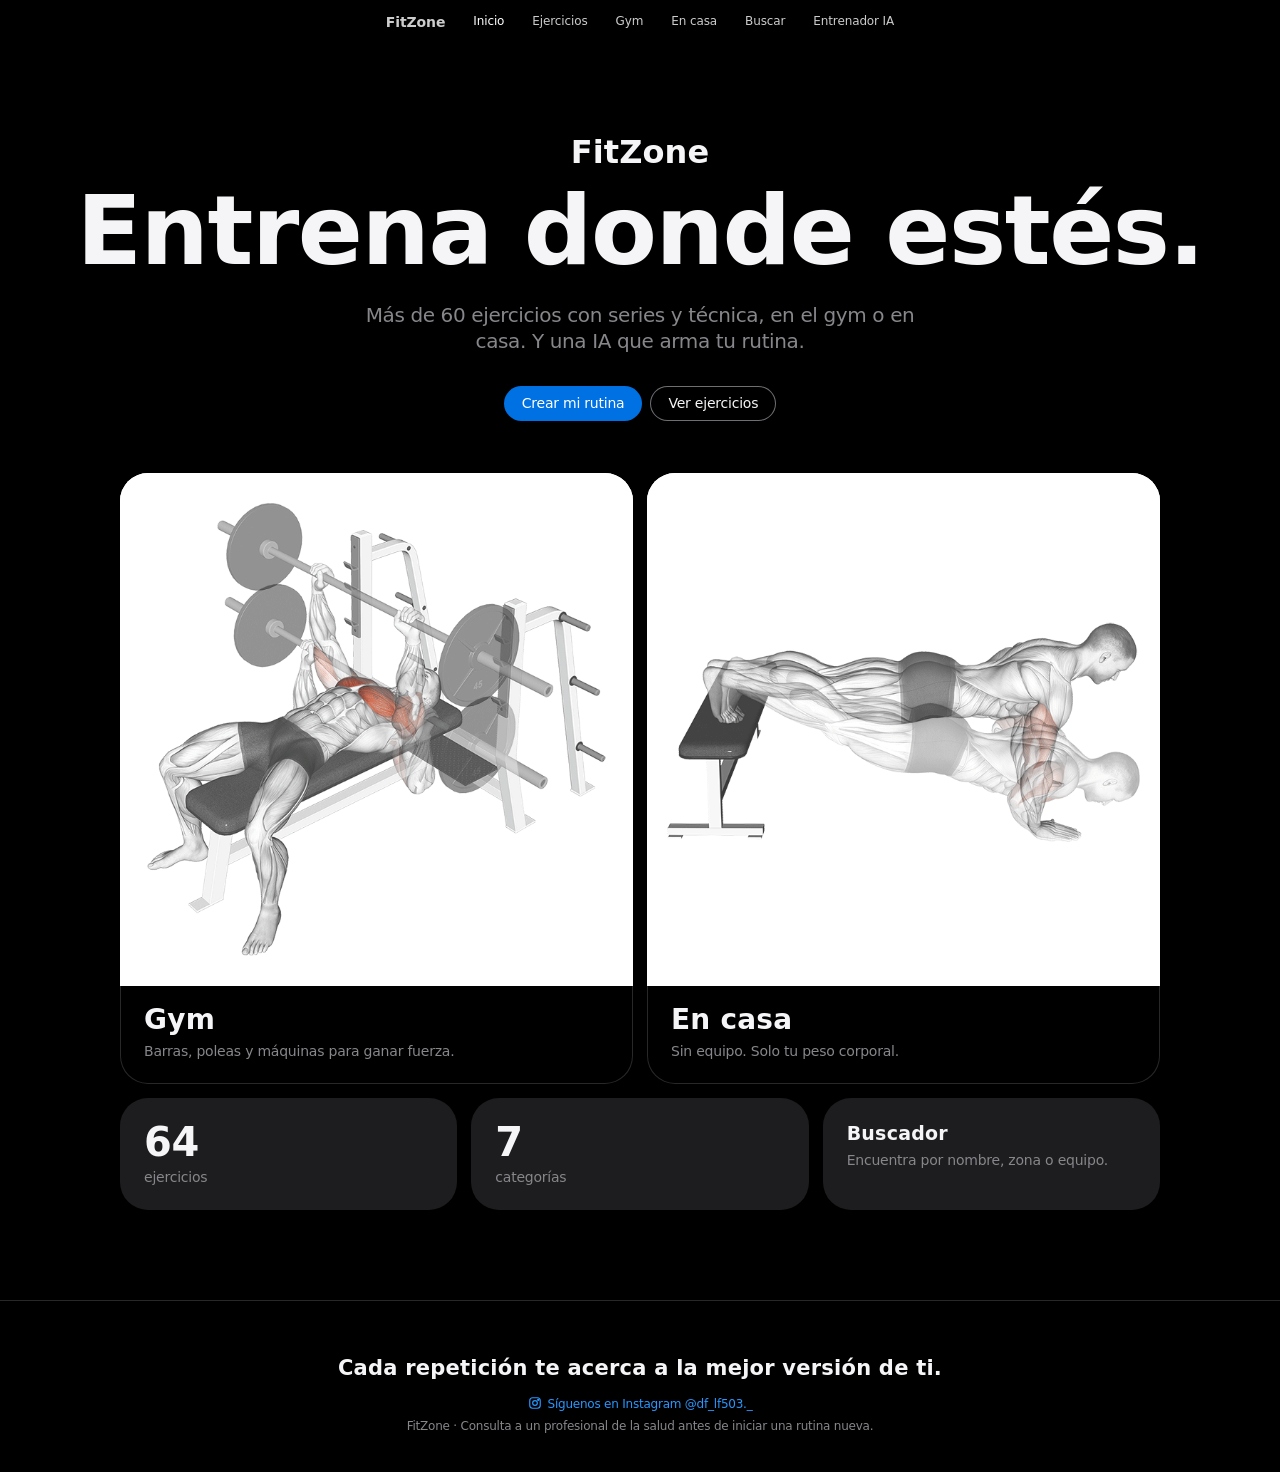
==== index.html @ 17728143 "primer version de FitZone" ====
<!DOCTYPE html><html lang="es"><head><meta charset="utf-8"><meta name="viewport" content="width=device-width,initial-scale=1"><title>Inicio · FitZone</title><link rel="stylesheet" href="styles.css"></head><body data-page="index">
<header class="hero"><h2>FitZone</h2><h1>Entrena donde estés.</h1><p>Más de 60 ejercicios con series y técnica, en el gym o en casa. Y una IA que arma tu rutina.</p><a class="btn" href="entrenador-ia.html">Crear mi rutina</a><a class="btn o" href="ejercicios.html">Ver ejercicios</a></header>
<div class="wrap"><div class="feat"><a class="tile b ex" href="gym.html" style="color:inherit"><img src="img/press-de-banca.gif" alt="Press de banca" width="720" height="720"><div class="in"><h3>Gym</h3><p>Barras, poleas y máquinas para ganar fuerza.</p></div></a><a class="tile b ex" href="casa.html" style="color:inherit"><img src="img/flexiones-declinadas.gif" alt="Flexiones declinadas" width="720" height="720"><div class="in"><h3>En casa</h3><p>Sin equipo. Solo tu peso corporal.</p></div></a></div>
<div class="feat s" style="padding-bottom:90px"><div class="tile"><span class="stat" id="n1"></span><p>ejercicios</p></div><div class="tile"><span class="stat" id="n2"></span><p>categorías</p></div><a class="tile" href="buscar.html" style="color:inherit"><h4>Buscador</h4><p>Encuentra por nombre, zona o equipo.</p></a></div></div>
<script>document.addEventListener("DOMContentLoaded",()=>{});</script>
<script src="app.js"></script><script>n1.textContent=EX.length;n2.textContent=CATS.length</script></body></html>
---- styles.css ----
:root{--obs:#000;--gra:#0e0e0e;--car:#1d1d1f;--ste:#333336;--sla:#6e6e73;--ash:#86868b;--por:#f5f5f7;--blue:#0071e3;--link:#2997ff;--new:#b64400;--yel:#ffd500;
--text:'SF Pro Text',ui-sans-serif,system-ui,-apple-system,BlinkMacSystemFont,"Segoe UI",Roboto,sans-serif;--disp:'SF Pro Display',ui-sans-serif,system-ui,-apple-system,BlinkMacSystemFont,"Segoe UI",Roboto,sans-serif}
*{box-sizing:border-box;margin:0}html{scroll-behavior:smooth}
body{background:var(--obs);color:var(--por);font:400 14px/1.29 var(--text);letter-spacing:-.224px;-webkit-font-smoothing:antialiased}
a{color:var(--link);text-decoration:none}a:hover{text-decoration:underline}
:focus-visible{outline:1px solid var(--blue);outline-offset:2px}
.nav{height:44px;background:#000;display:flex;align-items:center;justify-content:safe center;gap:28px;font-size:12px;letter-spacing:-.12px;position:sticky;top:0;z-index:9;padding:0 16px;overflow-x:auto;white-space:nowrap}
.nav a{color:rgba(255,255,255,.8)}.nav a:hover,.nav a.on{color:#fff;text-decoration:none}.nav b{font:600 14px var(--disp);color:#ccc}
.wrap{max-width:1080px;margin:0 auto;padding:0 20px}
.hero{text-align:center;padding:90px 20px 48px}
.hero h1{font:600 clamp(44px,9vw,96px)/1.04 var(--disp);letter-spacing:-.015em}
.hero h2{font:600 32px/1.13 var(--disp);letter-spacing:.128px;margin-bottom:12px}
.hero p{color:var(--ash);font-size:20px;line-height:1.3;max-width:560px;margin:20px auto 28px;letter-spacing:-.38px}
.page-h{padding:64px 20px 24px}.page-h h1{font:600 clamp(36px,6vw,56px)/1.07 var(--disp);letter-spacing:-.84px}.page-h p{color:var(--ash);font-size:17px;margin-top:10px;max-width:560px}
.btn{display:inline-block;background:var(--blue);color:#fff;border:0;border-radius:170px;padding:9px 18px;font:400 14px/1.2 var(--text);cursor:pointer;margin:4px}
.btn:hover{background:#0077ed;text-decoration:none}.btn.o{background:none;color:var(--por);box-shadow:inset 0 0 0 1px var(--sla)}
.btn.o:hover{background:rgba(255,255,255,.06)}.btn[disabled]{opacity:.5;cursor:wait}
.grid{display:grid;gap:14px;grid-template-columns:repeat(auto-fill,minmax(250px,1fr));padding-bottom:90px}
.tile{background:var(--car);border-radius:28px;padding:24px;display:flex;flex-direction:column;gap:8px}
.tile.b{background:#000;box-shadow:inset 0 0 0 1px #282828}
.tile h3{font:600 28px/1 var(--disp);letter-spacing:.196px}.tile h4{font:600 19px/1.21 var(--disp);letter-spacing:.228px}
.tile p,.muted{color:var(--ash)}.tile .stat{font:600 40px/1 var(--disp);color:var(--por)}
.new{color:var(--new);font-weight:600;font-size:12px}.hl{color:var(--yel)}
.meta{display:flex;gap:6px;flex-wrap:wrap;margin-top:auto;padding-top:8px}
.pill{border-radius:9999px;background:rgba(66,66,69,.72);color:rgba(255,255,255,.8);padding:5px 11px;font-size:12px}
.feat{display:grid;gap:14px;grid-template-columns:repeat(auto-fit,minmax(280px,1fr));padding-bottom:14px}
.feat .tile{min-height:300px;justify-content:flex-end}
.chips{display:flex;gap:8px;flex-wrap:wrap;margin-bottom:24px}
.chip{background:none;color:var(--por);border:0;box-shadow:inset 0 0 0 1px var(--sla);border-radius:9999px;padding:7px 14px;font:400 14px var(--text);cursor:pointer}
.chip.on{background:var(--por);color:#000;box-shadow:none}
input,select{width:100%;background:rgba(255,255,255,.04);border:1px solid var(--sla);color:var(--por);border-radius:980px;padding:14px 24px;font:400 17px var(--text);letter-spacing:-.374px}
select{appearance:none}option{background:#1d1d1f}
input:focus,select:focus{outline:1px solid var(--blue);outline-offset:1px}
.panel{background:var(--car);border-radius:28px;padding:32px;max-width:640px;margin:0 auto 90px}
.panel h2{font:600 32px/1.13 var(--disp);letter-spacing:.128px;margin-bottom:8px}
.bar{height:4px;background:var(--ste);border-radius:9px;margin-bottom:28px}.bar i{display:block;height:100%;background:var(--blue);border-radius:9px;transition:width .3s}
.opts{display:grid;gap:10px;grid-template-columns:repeat(auto-fit,minmax(150px,1fr));margin:20px 0}
.opt{background:#000;color:var(--por);border:0;box-shadow:inset 0 0 0 1px var(--ste);border-radius:28px;padding:22px 16px;font:600 19px var(--disp);cursor:pointer}
.opt:hover{box-shadow:inset 0 0 0 1px var(--sla)}.opt.on{box-shadow:inset 0 0 0 2px var(--blue)}
.row{display:flex;justify-content:space-between;margin-top:24px}
.out{line-height:1.5;font-size:17px;letter-spacing:-.374px}.out h3{font:600 28px/1.1 var(--disp);margin:28px 0 10px}.out h4{font:600 19px var(--disp);margin:20px 0 6px}
.out ul{padding-left:20px}.out li{margin:4px 0;color:#d2d2d7}.out p{color:#d2d2d7;margin:8px 0}
.err{color:#ff6961;margin-top:14px}.note{font-size:12px;color:var(--ash);margin-top:14px;letter-spacing:-.12px}
footer{border-top:1px solid #282828;padding:24px 20px;text-align:center;color:var(--ash);font-size:12px}
.empty{color:var(--ash);font-size:17px;padding:40px 0;grid-column:1/-1}
@media(prefers-reduced-motion:reduce){*{transition:none!important}}
.tile.ex{padding:0;overflow:hidden;gap:0}.tile.ex img{width:100%;height:auto;aspect-ratio:1;object-fit:cover;background:#fff;display:block}
.tile.ex .in{padding:20px 24px 24px;display:flex;flex-direction:column;gap:8px;flex:1}
.tile.ex .ph{aspect-ratio:1;background:var(--car);display:flex;align-items:center;justify-content:center;color:var(--ash);font-size:14px}
.feat.s .tile{min-height:0;justify-content:flex-start;gap:6px}.feat .tile.ex{min-height:0;justify-content:flex-start}
.tile.ex[data-id]{cursor:pointer}
@media(hover:hover){.tile.ex{transition:transform .35s cubic-bezier(.2,.8,.2,1),box-shadow .35s}.tile.ex:hover{transform:translateY(-6px);box-shadow:inset 0 0 0 1px var(--blue)}.tile.ex img{transition:transform .5s cubic-bezier(.2,.8,.2,1)}.tile.ex:hover img{transform:scale(1.06)}}
.modal{position:fixed;inset:0;background:rgba(0,0,0,.72);-webkit-backdrop-filter:blur(14px);backdrop-filter:blur(14px);display:flex;align-items:center;justify-content:center;padding:20px;z-index:20;opacity:0;pointer-events:none;transition:opacity .25s}
.modal.on{opacity:1;pointer-events:auto}
.mbox{position:relative;background:var(--car);border-radius:28px;max-width:960px;width:100%;height:min(640px,90vh);display:grid;grid-template-columns:1fr 1fr;overflow:hidden;transform:scale(.96) translateY(14px);transition:transform .35s cubic-bezier(.2,.8,.2,1)}
.modal.on .mbox{transform:none}
.mimg{background:#fff;height:100%;overflow:hidden;display:flex;align-items:center;justify-content:center}.mimg img{width:100%;height:100%;object-fit:contain;display:block}
.mtxt{padding:32px;overflow:auto;height:100%}.mtxt h2{font:600 32px/1.13 var(--disp);letter-spacing:.128px;margin-bottom:12px;padding-right:36px}
.mtxt h4{font:600 19px/1.21 var(--disp);margin:22px 0 8px}.mtxt p,.mtxt li{color:#d2d2d7;font-size:17px;line-height:1.45;letter-spacing:-.374px}.mtxt ul{padding-left:20px}.mtxt li{margin:4px 0}
.mx{position:absolute;top:14px;right:14px;z-index:2;width:34px;height:34px;border-radius:50%;border:0;background:rgba(66,66,69,.8);color:#fff;font:400 22px/1 var(--text);cursor:pointer}.mx:hover{background:rgba(110,110,115,.9)}
@media(max-width:720px){.mbox{grid-template-columns:1fr;height:auto;max-height:92vh;overflow:auto;display:block}.mimg{height:auto;aspect-ratio:1}.mtxt{height:auto;overflow:visible;padding:24px}}
@media(prefers-reduced-motion:reduce){.tile.ex,.tile.ex img,.mbox{transition:none!important}.tile.ex:hover,.tile.ex:hover img{transform:none}}
footer p{margin:6px 0}footer .quote{font:600 21px/1.3 var(--disp);letter-spacing:.231px;color:var(--por);margin-bottom:14px}footer{padding:48px 20px 32px}
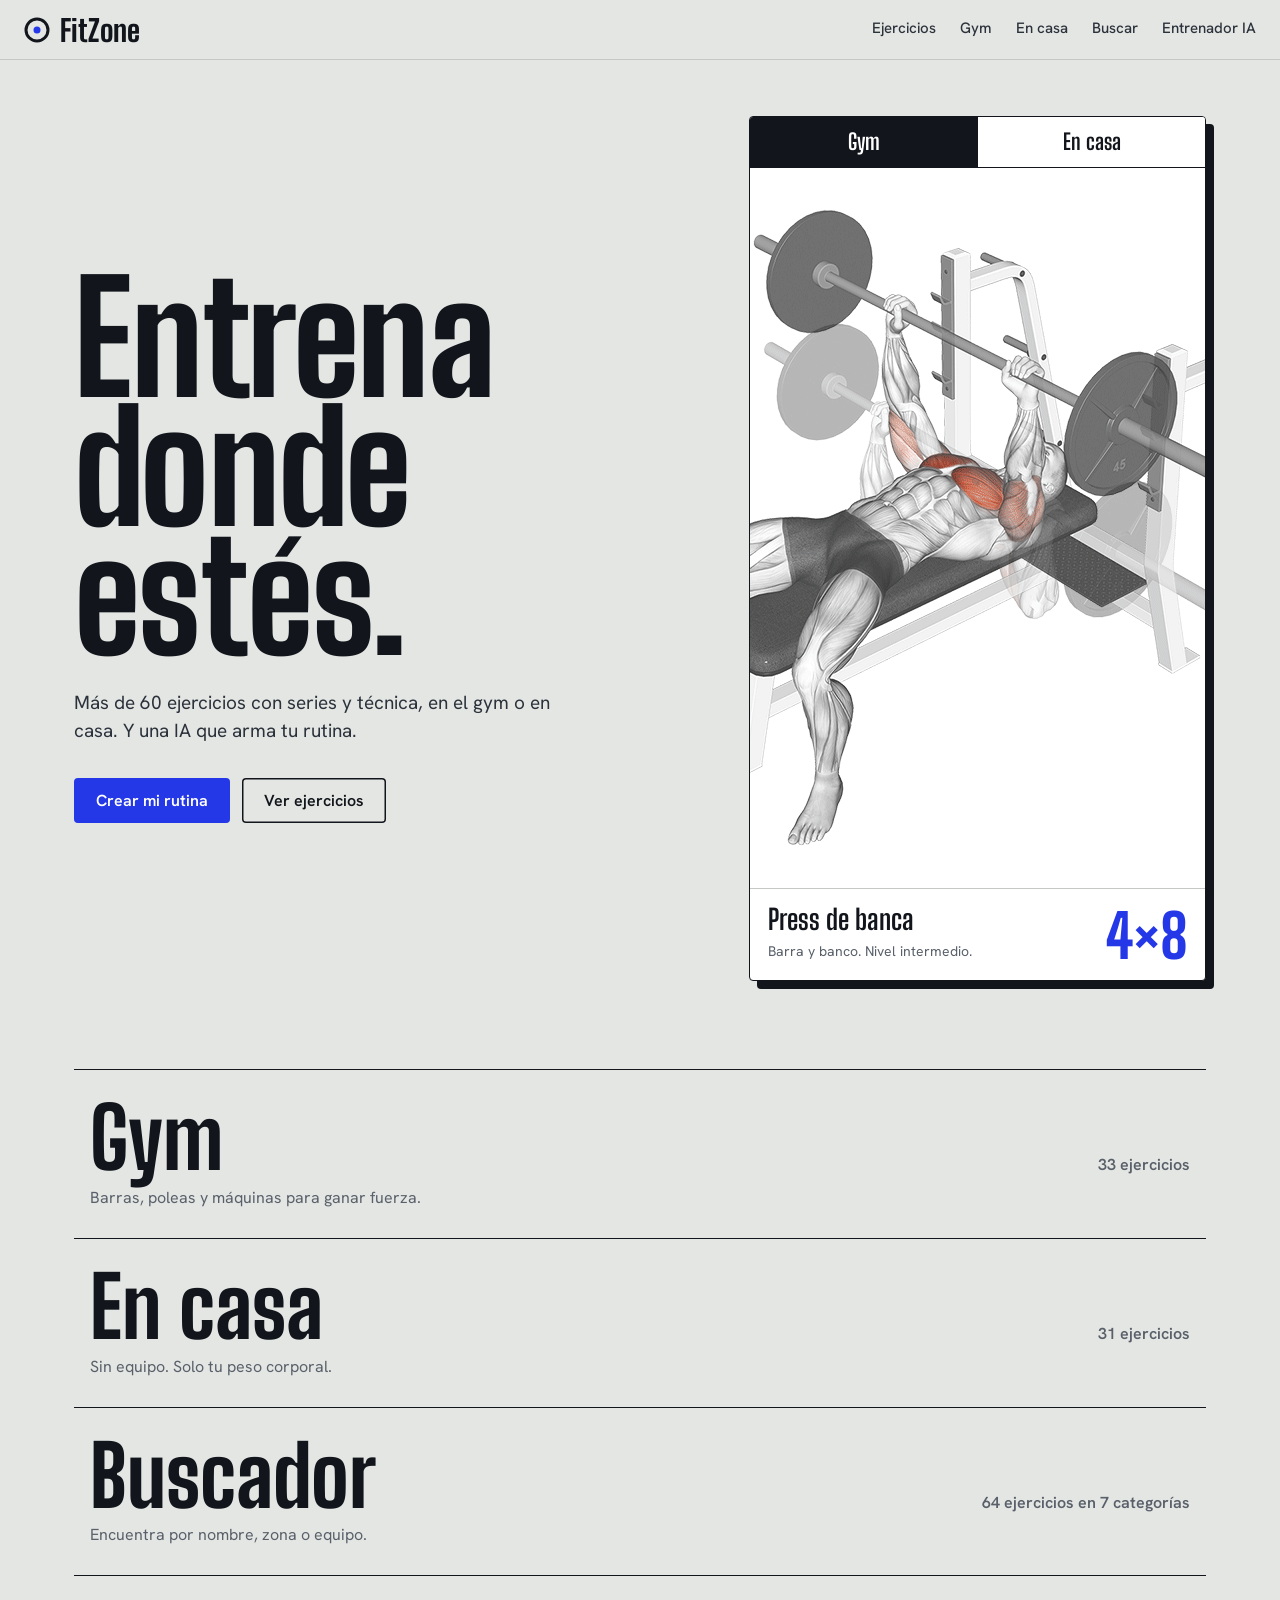
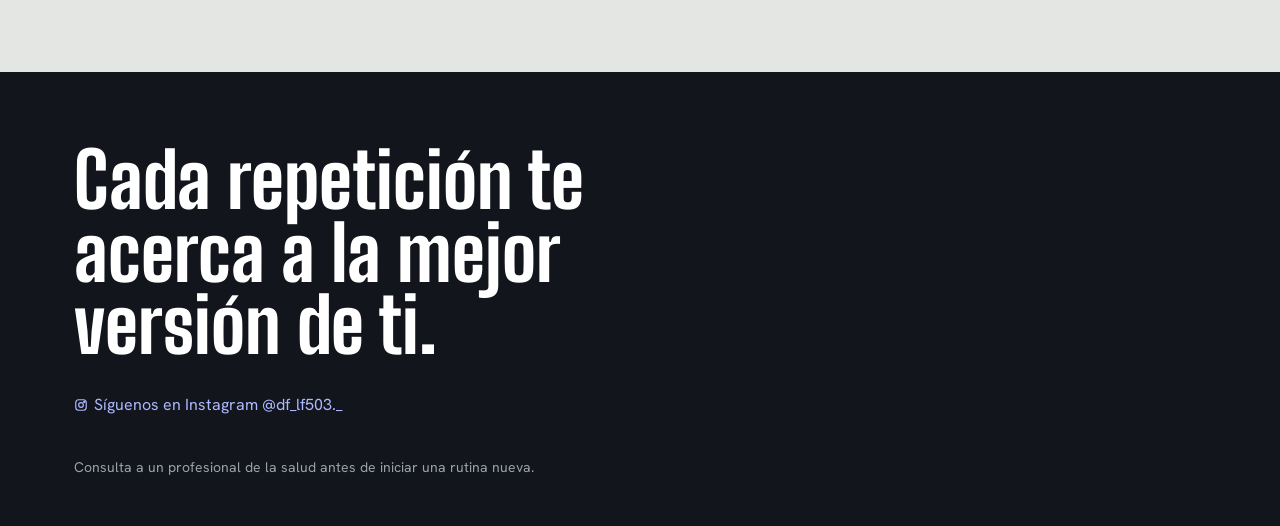
==== commit 162d80da: "Rediseño visual de FitZone: concreto claro, azul ultramar y tipografía condensada Co-Authored-By: Cl" ====
--- a/index.html
+++ b/index.html
@@ -1,6 +1,27 @@
-<!DOCTYPE html><html lang="es"><head><meta charset="utf-8"><meta name="viewport" content="width=device-width,initial-scale=1"><title>Inicio · FitZone</title><link rel="stylesheet" href="styles.css"></head><body data-page="index">
-<header class="hero"><h2>FitZone</h2><h1>Entrena donde estés.</h1><p>Más de 60 ejercicios con series y técnica, en el gym o en casa. Y una IA que arma tu rutina.</p><a class="btn" href="entrenador-ia.html">Crear mi rutina</a><a class="btn o" href="ejercicios.html">Ver ejercicios</a></header>
-<div class="wrap"><div class="feat"><a class="tile b ex" href="gym.html" style="color:inherit"><img src="img/press-de-banca.gif" alt="Press de banca" width="720" height="720"><div class="in"><h3>Gym</h3><p>Barras, poleas y máquinas para ganar fuerza.</p></div></a><a class="tile b ex" href="casa.html" style="color:inherit"><img src="img/flexiones-declinadas.gif" alt="Flexiones declinadas" width="720" height="720"><div class="in"><h3>En casa</h3><p>Sin equipo. Solo tu peso corporal.</p></div></a></div>
-<div class="feat s" style="padding-bottom:90px"><div class="tile"><span class="stat" id="n1"></span><p>ejercicios</p></div><div class="tile"><span class="stat" id="n2"></span><p>categorías</p></div><a class="tile" href="buscar.html" style="color:inherit"><h4>Buscador</h4><p>Encuentra por nombre, zona o equipo.</p></a></div></div>
-<script>document.addEventListener("DOMContentLoaded",()=>{});</script>
-<script src="app.js"></script><script>n1.textContent=EX.length;n2.textContent=CATS.length</script></body></html>
+<!DOCTYPE html><html lang="es"><head><meta charset="utf-8"><meta name="viewport" content="width=device-width,initial-scale=1"><title>Inicio · FitZone</title><link rel="preconnect" href="https://fonts.googleapis.com"><link rel="preconnect" href="https://fonts.gstatic.com" crossorigin><link rel="stylesheet" href="https://fonts.googleapis.com/css2?family=Big+Shoulders+Display:wght@700;800&family=Hanken+Grotesk:wght@400;500;600&display=swap"><link rel="stylesheet" href="styles.css"></head><body data-page="index">
+<header class="hero">
+<div><h1>Entrena donde estés.</h1><p>Más de 60 ejercicios con series y técnica, en el gym o en casa. Y una IA que arma tu rutina.</p><div class="cta"><a class="btn" href="entrenador-ia.html">Crear mi rutina</a><a class="btn o" href="ejercicios.html">Ver ejercicios</a></div></div>
+<figure class="hm"><div class="sw" role="group" aria-label="Lugar de entrenamiento"><button type="button" data-p="gym" aria-pressed="true">Gym</button><button type="button" data-p="casa" aria-pressed="false">En casa</button></div><button type="button" class="hi" id="hb" aria-label="Ver detalles del ejercicio"><img id="hp" src="img/press-de-banca.gif" alt="Press de banca" width="720" height="720"></button><figcaption class="hc"><div><strong id="hn">Press de banca</strong><small id="hd">Barra y banco. Nivel intermedio.</small></div><span class="sr" id="hs">4×8</span></figcaption></figure>
+</header>
+<main class="wrap"><div class="dir">
+<a class="dr" href="gym.html"><h3>Gym</h3><span class="ct" id="cg"></span><p>Barras, poleas y máquinas para ganar fuerza.</p></a>
+<a class="dr" href="casa.html"><h3>En casa</h3><span class="ct" id="cc"></span><p>Sin equipo. Solo tu peso corporal.</p></a>
+<a class="dr" href="buscar.html"><h3>Buscador</h3><span class="ct" id="ck"></span><p>Encuentra por nombre, zona o equipo.</p></a>
+</div></main>
+<script src="app.js"></script>
+<script>
+$("#cg").textContent=EX.filter(e=>e.p==="gym").length+" ejercicios";
+$("#cc").textContent=EX.filter(e=>e.p==="casa").length+" ejercicios";
+$("#ck").textContent=EX.length+" ejercicios en "+CATS.length+" categorías";
+const HF={gym:0,casa:5};let place="gym";
+function heroShow(p){
+  const e=EX[HF[p]],im=$("#hp");place=p;
+  im.style.opacity=0;im.onload=()=>{im.style.opacity=1};
+  im.src=e.i;im.alt=e.n;
+  $("#hn").textContent=e.n;$("#hs").textContent=e.s;
+  $("#hd").textContent=e.q+". Nivel "+e.l.toLowerCase()+".";
+  document.querySelectorAll(".sw button").forEach(b=>b.setAttribute("aria-pressed",String(b.dataset.p===p)));
+}
+document.querySelectorAll(".sw button").forEach(b=>b.onclick=()=>{if(b.dataset.p!==place)heroShow(b.dataset.p)});
+$("#hb").onclick=()=>openEx(HF[place]);
+</script></body></html>
--- a/styles.css
+++ b/styles.css
@@ -1,63 +1,152 @@
-:root{--obs:#000;--gra:#0e0e0e;--car:#1d1d1f;--ste:#333336;--sla:#6e6e73;--ash:#86868b;--por:#f5f5f7;--blue:#0071e3;--link:#2997ff;--new:#b64400;--yel:#ffd500;
---text:'SF Pro Text',ui-sans-serif,system-ui,-apple-system,BlinkMacSystemFont,"Segoe UI",Roboto,sans-serif;--disp:'SF Pro Display',ui-sans-serif,system-ui,-apple-system,BlinkMacSystemFont,"Segoe UI",Roboto,sans-serif}
-*{box-sizing:border-box;margin:0}html{scroll-behavior:smooth}
-body{background:var(--obs);color:var(--por);font:400 14px/1.29 var(--text);letter-spacing:-.224px;-webkit-font-smoothing:antialiased}
-a{color:var(--link);text-decoration:none}a:hover{text-decoration:underline}
-:focus-visible{outline:1px solid var(--blue);outline-offset:2px}
-.nav{height:44px;background:#000;display:flex;align-items:center;justify-content:safe center;gap:28px;font-size:12px;letter-spacing:-.12px;position:sticky;top:0;z-index:9;padding:0 16px;overflow-x:auto;white-space:nowrap}
-.nav a{color:rgba(255,255,255,.8)}.nav a:hover,.nav a.on{color:#fff;text-decoration:none}.nav b{font:600 14px var(--disp);color:#ccc}
-.wrap{max-width:1080px;margin:0 auto;padding:0 20px}
-.hero{text-align:center;padding:90px 20px 48px}
-.hero h1{font:600 clamp(44px,9vw,96px)/1.04 var(--disp);letter-spacing:-.015em}
-.hero h2{font:600 32px/1.13 var(--disp);letter-spacing:.128px;margin-bottom:12px}
-.hero p{color:var(--ash);font-size:20px;line-height:1.3;max-width:560px;margin:20px auto 28px;letter-spacing:-.38px}
-.page-h{padding:64px 20px 24px}.page-h h1{font:600 clamp(36px,6vw,56px)/1.07 var(--disp);letter-spacing:-.84px}.page-h p{color:var(--ash);font-size:17px;margin-top:10px;max-width:560px}
-.btn{display:inline-block;background:var(--blue);color:#fff;border:0;border-radius:170px;padding:9px 18px;font:400 14px/1.2 var(--text);cursor:pointer;margin:4px}
-.btn:hover{background:#0077ed;text-decoration:none}.btn.o{background:none;color:var(--por);box-shadow:inset 0 0 0 1px var(--sla)}
-.btn.o:hover{background:rgba(255,255,255,.06)}.btn[disabled]{opacity:.5;cursor:wait}
-.grid{display:grid;gap:14px;grid-template-columns:repeat(auto-fill,minmax(250px,1fr));padding-bottom:90px}
-.tile{background:var(--car);border-radius:28px;padding:24px;display:flex;flex-direction:column;gap:8px}
-.tile.b{background:#000;box-shadow:inset 0 0 0 1px #282828}
-.tile h3{font:600 28px/1 var(--disp);letter-spacing:.196px}.tile h4{font:600 19px/1.21 var(--disp);letter-spacing:.228px}
-.tile p,.muted{color:var(--ash)}.tile .stat{font:600 40px/1 var(--disp);color:var(--por)}
-.new{color:var(--new);font-weight:600;font-size:12px}.hl{color:var(--yel)}
-.meta{display:flex;gap:6px;flex-wrap:wrap;margin-top:auto;padding-top:8px}
-.pill{border-radius:9999px;background:rgba(66,66,69,.72);color:rgba(255,255,255,.8);padding:5px 11px;font-size:12px}
-.feat{display:grid;gap:14px;grid-template-columns:repeat(auto-fit,minmax(280px,1fr));padding-bottom:14px}
-.feat .tile{min-height:300px;justify-content:flex-end}
-.chips{display:flex;gap:8px;flex-wrap:wrap;margin-bottom:24px}
-.chip{background:none;color:var(--por);border:0;box-shadow:inset 0 0 0 1px var(--sla);border-radius:9999px;padding:7px 14px;font:400 14px var(--text);cursor:pointer}
-.chip.on{background:var(--por);color:#000;box-shadow:none}
-input,select{width:100%;background:rgba(255,255,255,.04);border:1px solid var(--sla);color:var(--por);border-radius:980px;padding:14px 24px;font:400 17px var(--text);letter-spacing:-.374px}
-select{appearance:none}option{background:#1d1d1f}
-input:focus,select:focus{outline:1px solid var(--blue);outline-offset:1px}
-.panel{background:var(--car);border-radius:28px;padding:32px;max-width:640px;margin:0 auto 90px}
-.panel h2{font:600 32px/1.13 var(--disp);letter-spacing:.128px;margin-bottom:8px}
-.bar{height:4px;background:var(--ste);border-radius:9px;margin-bottom:28px}.bar i{display:block;height:100%;background:var(--blue);border-radius:9px;transition:width .3s}
+:root{--concrete:#E4E6E3;--paper:#fff;--ink:#12161C;--soft:#2C323B;--muted:#59606A;--line:#C5C9C5;--blue:#2438E8;--blue-d:#1A2AC2;
+--disp:'Big Shoulders Display','Arial Narrow','Roboto Condensed',Impact,sans-serif;
+--text:'Hanken Grotesk',ui-sans-serif,system-ui,-apple-system,"Segoe UI",Roboto,sans-serif}
+*{box-sizing:border-box;margin:0}
+html{scroll-behavior:smooth}
+body{background:var(--concrete);color:var(--ink);font:400 16px/1.5 var(--text);-webkit-font-smoothing:antialiased}
+a{color:var(--blue);text-decoration:none}a:hover{text-decoration:underline}
+:focus-visible{outline:3px solid var(--blue);outline-offset:3px}
+
+/* Navegación */
+.nav{position:sticky;top:0;z-index:9;height:60px;background:var(--concrete);border-bottom:1px solid var(--line);display:flex;align-items:center;gap:32px;padding:0 24px;overflow-x:auto;white-space:nowrap}
+.logo{display:flex;align-items:center;gap:10px;flex:none;font:800 30px/1 var(--disp);color:var(--ink)}
+.logo:hover{text-decoration:none}
+.links{display:flex;gap:24px;margin-left:auto}
+.nav .links a{color:var(--soft);font-weight:500;font-size:15px;padding:6px 0;border-bottom:2px solid transparent}
+.nav .links a:hover{color:var(--ink);text-decoration:none;border-color:var(--line)}
+.nav .links a.on{color:var(--ink);border-color:var(--blue)}
+
+.wrap{max-width:1180px;margin:0 auto;padding:0 24px}
+
+/* Inicio */
+.hero{max-width:1180px;margin:0 auto;padding:56px 24px 88px;display:grid;grid-template-columns:minmax(0,1.15fr) minmax(0,.85fr);gap:56px;align-items:center}
+.hero h1{font:800 clamp(80px,12vw,168px)/.84 var(--disp);letter-spacing:-.01em}
+.hero p{color:var(--soft);font-size:19px;line-height:1.5;max-width:46ch;margin:28px 0 32px}
+.cta{display:flex;gap:12px;flex-wrap:wrap}
+.hm{width:100%;max-width:520px;justify-self:end;background:var(--paper);border:1px solid var(--ink);border-radius:4px;box-shadow:8px 8px 0 var(--ink);overflow:hidden}
+.sw{display:grid;grid-template-columns:1fr 1fr;border-bottom:1px solid var(--ink)}
+.sw button{font:700 22px/1 var(--disp);padding:14px;border:0;background:var(--paper);color:var(--ink);cursor:pointer}
+.sw button+button{border-left:1px solid var(--ink)}
+.sw button[aria-pressed=true]{background:var(--ink);color:#fff}
+.sw button:focus-visible{outline-offset:-3px}
+.hi{display:block;width:100%;border:0;padding:0;background:#fff;cursor:pointer}
+.hi img{display:block;width:100%;aspect-ratio:1;object-fit:cover;transition:opacity .15s}
+.hc{display:flex;justify-content:space-between;align-items:flex-end;gap:16px;padding:16px 18px 18px;border-top:1px solid var(--line)}
+.hc strong{display:block;font:700 28px/1 var(--disp)}
+.hc small{display:block;color:var(--muted);font-size:14px;margin-top:8px}
+.hc .sr{font-size:60px}
+.sr{font:800 48px/.85 var(--disp);color:var(--blue);letter-spacing:-.01em;flex:none;text-align:right}
+.sr small{display:block;font:500 12px/1.2 var(--text);color:var(--muted);letter-spacing:0;margin-top:6px}
+
+.dir{border-top:1px solid var(--ink);margin-bottom:96px}
+.dr{display:grid;grid-template-columns:minmax(0,1fr) auto;align-items:baseline;gap:8px 32px;padding:28px 16px;border-bottom:1px solid var(--ink);color:var(--ink)}
+.dr:hover{background:var(--ink);color:#fff;text-decoration:none}
+.dr h3{font:800 clamp(44px,7vw,84px)/.95 var(--disp)}
+.dr p{grid-column:1;color:var(--muted);max-width:52ch}
+.dr .ct{grid-column:2;grid-row:1;font-weight:600;color:var(--muted)}
+.dr:hover p,.dr:hover .ct{color:#C9CFE8}
+
+/* Páginas interiores */
+.page-h{padding-top:56px;padding-bottom:24px}
+.page-h h1{font:800 clamp(56px,9vw,112px)/.9 var(--disp);letter-spacing:-.005em}
+.page-h p{color:var(--soft);font-size:19px;margin-top:16px;max-width:52ch}
+
+/* Botones y controles */
+.btn{display:inline-block;background:var(--blue);color:#fff;border:0;border-radius:4px;padding:13px 22px;font:600 16px/1.2 var(--text);cursor:pointer}
+.btn:hover{background:var(--blue-d);text-decoration:none}
+.btn.o{background:none;color:var(--ink);box-shadow:inset 0 0 0 1.5px var(--ink)}
+.btn.o:hover{background:var(--ink);color:#fff}
+.btn[disabled]{opacity:.5;cursor:wait}
+.chips{display:flex;gap:8px;flex-wrap:wrap;margin-bottom:28px}
+.chip{background:none;color:var(--ink);border:0;box-shadow:inset 0 0 0 1.5px var(--ink);border-radius:4px;padding:8px 16px;font:500 15px var(--text);cursor:pointer}
+.chip:hover{background:var(--paper)}
+.chip.on{background:var(--ink);color:#fff}
+input,select{width:100%;background:var(--paper);border:2px solid var(--ink);color:var(--ink);border-radius:4px;padding:14px 16px;font:400 17px var(--text)}
+select{appearance:none}
+input:focus,select:focus{outline:3px solid var(--blue);outline-offset:2px}
+input::placeholder{color:var(--muted)}
+
+/* Tarjetas de ejercicio */
+.grid{display:grid;gap:20px;grid-template-columns:repeat(auto-fill,minmax(260px,1fr));padding-bottom:96px}
+.tile{background:var(--paper);border:1px solid var(--line);border-radius:4px;padding:24px;display:flex;flex-direction:column;gap:8px}
+.tile.ex{padding:0;overflow:hidden;gap:0;cursor:pointer}
+.tile.ex img{display:block;width:100%;height:auto;aspect-ratio:1;object-fit:cover;background:#fff;border-bottom:1px solid var(--line)}
+.tile.ex .ph{aspect-ratio:1;background:var(--concrete);display:flex;align-items:center;justify-content:center;color:var(--muted);font-size:14px}
+.tile.ex .in{padding:18px 18px 20px;display:flex;flex-direction:column;gap:10px;flex:1}
+.in h4{font:700 27px/1 var(--disp)}
+.in p{color:var(--muted);font-size:15px;line-height:1.45;display:-webkit-box;-webkit-line-clamp:2;-webkit-box-orient:vertical;overflow:hidden}
+.foot{display:flex;justify-content:space-between;align-items:flex-end;gap:12px;margin-top:auto;padding-top:6px}
+.lv{display:flex;align-items:flex-end;gap:3px;font-size:13px;color:var(--soft)}
+.lv i{display:block;width:6px;background:var(--line)}
+.lv i:nth-child(1){height:8px}.lv i:nth-child(2){height:13px}.lv i:nth-child(3){height:18px}
+.lv i.on{background:var(--ink)}
+.lv span{margin-left:7px;line-height:1}
+.meta{display:flex;gap:6px;flex-wrap:wrap}
+.pill{font:500 12.5px/1 var(--text);padding:5px 8px;border-radius:2px;background:var(--concrete);color:var(--ink)}
+.pill.gym{background:var(--ink);color:#fff}
+.pill.casa{background:none;box-shadow:inset 0 0 0 1px var(--ink)}
+.pill.hl{background:var(--blue);color:#fff}
+.tile.ex:focus-visible{outline-offset:4px}
+@media(hover:hover){
+  .tile.ex{transition:transform .15s,box-shadow .15s,border-color .15s}
+  .tile.ex:hover{transform:translate(-3px,-3px);border-color:var(--ink);box-shadow:5px 5px 0 var(--ink)}
+}
+.empty{color:var(--muted);font-size:17px;padding:40px 0;grid-column:1/-1}
+.muted{color:var(--muted)}
+
+/* Entrenador IA */
+.panel{background:var(--paper);border:1px solid var(--ink);border-radius:4px;box-shadow:8px 8px 0 var(--ink);padding:36px;max-width:680px;margin:8px 0 96px}
+.panel h2{font:800 clamp(36px,5vw,52px)/.95 var(--disp);margin-bottom:12px}
+.bar{height:6px;background:var(--line);border-radius:0;margin-bottom:32px}
+.bar i{display:block;height:100%;background:var(--blue);transition:width .3s}
 .opts{display:grid;gap:10px;grid-template-columns:repeat(auto-fit,minmax(150px,1fr));margin:20px 0}
-.opt{background:#000;color:var(--por);border:0;box-shadow:inset 0 0 0 1px var(--ste);border-radius:28px;padding:22px 16px;font:600 19px var(--disp);cursor:pointer}
-.opt:hover{box-shadow:inset 0 0 0 1px var(--sla)}.opt.on{box-shadow:inset 0 0 0 2px var(--blue)}
-.row{display:flex;justify-content:space-between;margin-top:24px}
-.out{line-height:1.5;font-size:17px;letter-spacing:-.374px}.out h3{font:600 28px/1.1 var(--disp);margin:28px 0 10px}.out h4{font:600 19px var(--disp);margin:20px 0 6px}
-.out ul{padding-left:20px}.out li{margin:4px 0;color:#d2d2d7}.out p{color:#d2d2d7;margin:8px 0}
-.err{color:#ff6961;margin-top:14px}.note{font-size:12px;color:var(--ash);margin-top:14px;letter-spacing:-.12px}
-footer{border-top:1px solid #282828;padding:24px 20px;text-align:center;color:var(--ash);font-size:12px}
-.empty{color:var(--ash);font-size:17px;padding:40px 0;grid-column:1/-1}
-@media(prefers-reduced-motion:reduce){*{transition:none!important}}
-.tile.ex{padding:0;overflow:hidden;gap:0}.tile.ex img{width:100%;height:auto;aspect-ratio:1;object-fit:cover;background:#fff;display:block}
-.tile.ex .in{padding:20px 24px 24px;display:flex;flex-direction:column;gap:8px;flex:1}
-.tile.ex .ph{aspect-ratio:1;background:var(--car);display:flex;align-items:center;justify-content:center;color:var(--ash);font-size:14px}
-.feat.s .tile{min-height:0;justify-content:flex-start;gap:6px}.feat .tile.ex{min-height:0;justify-content:flex-start}
-.tile.ex[data-id]{cursor:pointer}
-@media(hover:hover){.tile.ex{transition:transform .35s cubic-bezier(.2,.8,.2,1),box-shadow .35s}.tile.ex:hover{transform:translateY(-6px);box-shadow:inset 0 0 0 1px var(--blue)}.tile.ex img{transition:transform .5s cubic-bezier(.2,.8,.2,1)}.tile.ex:hover img{transform:scale(1.06)}}
-.modal{position:fixed;inset:0;background:rgba(0,0,0,.72);-webkit-backdrop-filter:blur(14px);backdrop-filter:blur(14px);display:flex;align-items:center;justify-content:center;padding:20px;z-index:20;opacity:0;pointer-events:none;transition:opacity .25s}
+.opt{background:var(--paper);color:var(--ink);border:0;box-shadow:inset 0 0 0 1.5px var(--line);border-radius:4px;padding:22px 16px;font:700 26px/1.05 var(--disp);cursor:pointer}
+.opt:hover{box-shadow:inset 0 0 0 1.5px var(--ink)}
+.opt.on{box-shadow:inset 0 0 0 3px var(--blue)}
+.row{display:flex;justify-content:space-between;gap:12px;margin-top:28px}
+.out{line-height:1.55;font-size:17px}
+.out h3{font:800 38px/1 var(--disp);margin:32px 0 12px}
+.out h4{font:700 25px/1.05 var(--disp);margin:24px 0 6px}
+.out ul{padding-left:20px}
+.out li{margin:5px 0;color:var(--soft)}
+.out p{color:var(--soft);margin:8px 0}
+.err{color:#B3261E;margin-top:14px}
+.note{font-size:14px;color:var(--muted);margin-top:14px}
+
+/* Detalle de ejercicio */
+.modal{position:fixed;inset:0;background:rgba(18,22,28,.72);-webkit-backdrop-filter:blur(8px);backdrop-filter:blur(8px);display:flex;align-items:center;justify-content:center;padding:20px;z-index:20;opacity:0;pointer-events:none;transition:opacity .2s}
 .modal.on{opacity:1;pointer-events:auto}
-.mbox{position:relative;background:var(--car);border-radius:28px;max-width:960px;width:100%;height:min(640px,90vh);display:grid;grid-template-columns:1fr 1fr;overflow:hidden;transform:scale(.96) translateY(14px);transition:transform .35s cubic-bezier(.2,.8,.2,1)}
+.mbox{position:relative;background:var(--paper);border:1px solid var(--ink);border-radius:4px;max-width:980px;width:100%;height:min(640px,90vh);display:grid;grid-template-columns:1fr 1fr;overflow:hidden;transform:translateY(12px);transition:transform .25s}
 .modal.on .mbox{transform:none}
-.mimg{background:#fff;height:100%;overflow:hidden;display:flex;align-items:center;justify-content:center}.mimg img{width:100%;height:100%;object-fit:contain;display:block}
-.mtxt{padding:32px;overflow:auto;height:100%}.mtxt h2{font:600 32px/1.13 var(--disp);letter-spacing:.128px;margin-bottom:12px;padding-right:36px}
-.mtxt h4{font:600 19px/1.21 var(--disp);margin:22px 0 8px}.mtxt p,.mtxt li{color:#d2d2d7;font-size:17px;line-height:1.45;letter-spacing:-.374px}.mtxt ul{padding-left:20px}.mtxt li{margin:4px 0}
-.mx{position:absolute;top:14px;right:14px;z-index:2;width:34px;height:34px;border-radius:50%;border:0;background:rgba(66,66,69,.8);color:#fff;font:400 22px/1 var(--text);cursor:pointer}.mx:hover{background:rgba(110,110,115,.9)}
-@media(max-width:720px){.mbox{grid-template-columns:1fr;height:auto;max-height:92vh;overflow:auto;display:block}.mimg{height:auto;aspect-ratio:1}.mtxt{height:auto;overflow:visible;padding:24px}}
-@media(prefers-reduced-motion:reduce){.tile.ex,.tile.ex img,.mbox{transition:none!important}.tile.ex:hover,.tile.ex:hover img{transform:none}}
-footer p{margin:6px 0}footer .quote{font:600 21px/1.3 var(--disp);letter-spacing:.231px;color:var(--por);margin-bottom:14px}footer{padding:48px 20px 32px}
+.mimg{background:#fff;height:100%;overflow:hidden;display:flex;align-items:center;justify-content:center;border-right:1px solid var(--line)}
+.mimg img{width:100%;height:100%;object-fit:contain;display:block}
+.mtxt{padding:36px;overflow:auto;height:100%}
+.mtxt h2{font:800 clamp(38px,5vw,52px)/.95 var(--disp);margin-bottom:14px;padding-right:44px}
+.mtxt h4{font:700 24px/1.05 var(--disp);margin:24px 0 8px}
+.mtxt p,.mtxt li{color:var(--soft);font-size:16px;line-height:1.55}
+.mtxt ul{padding-left:20px}.mtxt li{margin:5px 0}
+.mx{position:absolute;top:14px;right:14px;z-index:2;width:36px;height:36px;border-radius:4px;border:0;background:var(--ink);color:#fff;font:400 24px/1 var(--text);cursor:pointer}
+.mx:hover{background:var(--blue)}
+@media(max-width:720px){.mbox{grid-template-columns:1fr;height:auto;max-height:92vh;overflow:auto;display:block}.mimg{height:auto;aspect-ratio:1;border-right:0;border-bottom:1px solid var(--line)}.mtxt{height:auto;overflow:visible;padding:24px}}
+
+/* Pie */
+footer{background:var(--ink);color:#fff;padding:72px 0 48px}
+footer a{color:#AEB8FF}
+footer .quote{font:800 clamp(38px,6vw,76px)/.95 var(--disp);max-width:16ch;margin-bottom:32px}
+footer .fine{color:#9AA1AC;font-size:14px;margin-top:40px;max-width:60ch}
+
+@media(max-width:860px){
+  .hero{grid-template-columns:1fr;gap:48px;padding-top:36px;padding-bottom:64px}
+  .hm{justify-self:start}
+  .nav{gap:20px;padding:0 16px}
+  .links{gap:18px}
+  .wrap,.hero{padding-left:16px;padding-right:16px}
+  .dr{grid-template-columns:minmax(0,1fr);padding:24px 8px}
+  .dr .ct{grid-column:1;grid-row:auto}
+}
+@media(max-width:640px){
+  .nav{height:auto;flex-wrap:wrap;gap:2px 16px;padding:10px 16px 0;overflow:visible}
+  .links{margin-left:0;width:100%;gap:14px;overflow-x:auto}
+  .nav .links a{padding:8px 0;font-size:14px}
+}
+@media(prefers-reduced-motion:reduce){*{transition:none!important;scroll-behavior:auto!important}.tile.ex:hover{transform:none}}
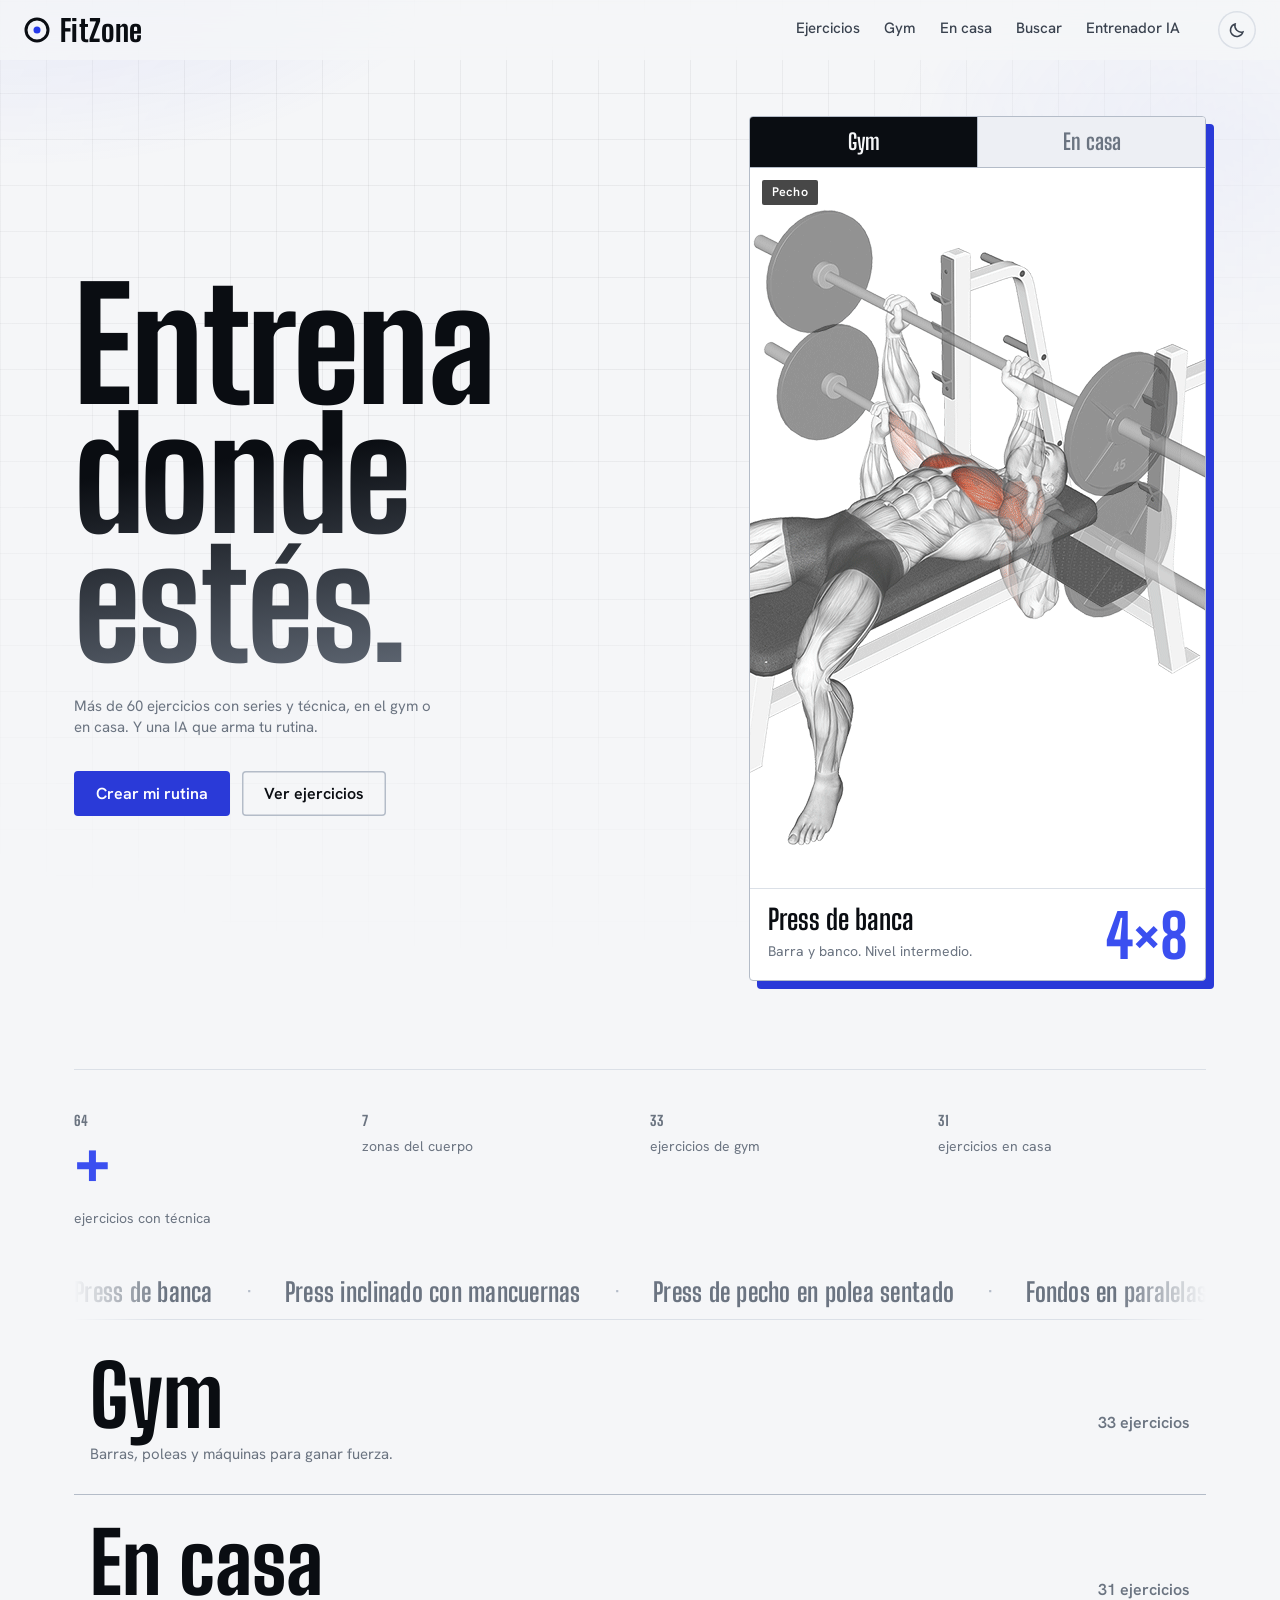
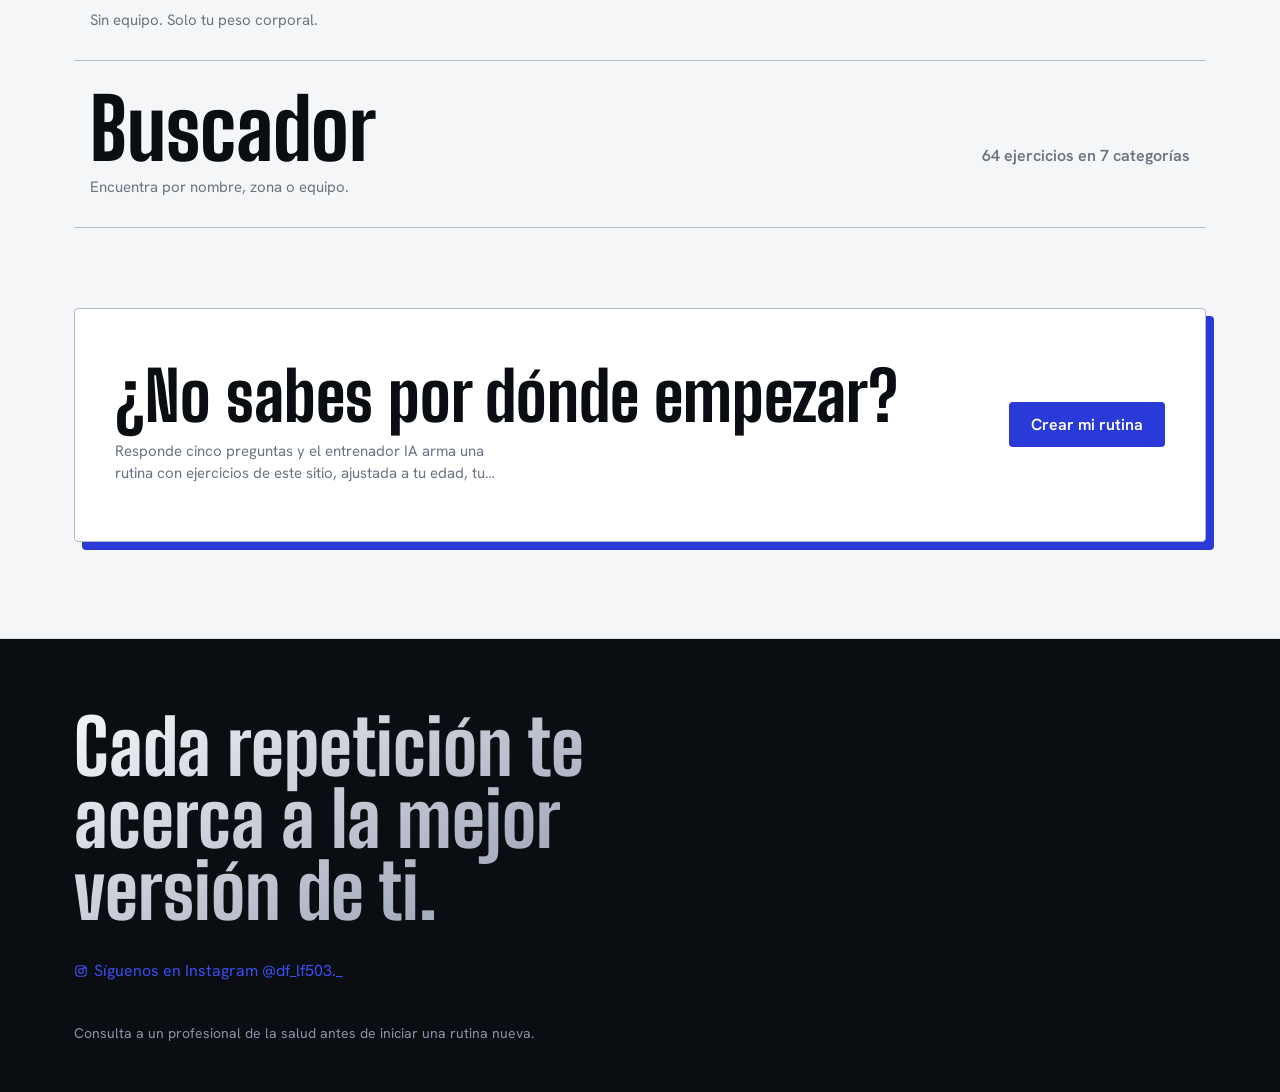
==== commit 55e9ab36: "Rediseño visual: tema claro/oscuro, animaciones y UX - API key de Gemini eliminada del código (era p" ====
--- a/index.html
+++ b/index.html
@@ -1,27 +1,30 @@
-<!DOCTYPE html><html lang="es"><head><meta charset="utf-8"><meta name="viewport" content="width=device-width,initial-scale=1"><title>Inicio · FitZone</title><link rel="preconnect" href="https://fonts.googleapis.com"><link rel="preconnect" href="https://fonts.gstatic.com" crossorigin><link rel="stylesheet" href="https://fonts.googleapis.com/css2?family=Big+Shoulders+Display:wght@700;800&family=Hanken+Grotesk:wght@400;500;600&display=swap"><link rel="stylesheet" href="styles.css"></head><body data-page="index">
+<!DOCTYPE html><html lang="es"><head><meta charset="utf-8"><meta name="viewport" content="width=device-width,initial-scale=1">
+<title>FitZone · Entrena donde estés</title>
+<meta name="description" content="Más de 60 ejercicios de gym y casa con series, técnica y nivel. Busca por zona o equipo y crea tu rutina personalizada con IA.">
+<meta name="theme-color" content="#07090B">
+<link rel="icon" href="img/favicon.svg" type="image/svg+xml">
+<meta property="og:type" content="website"><meta property="og:site_name" content="FitZone">
+<meta property="og:title" content="FitZone · Entrena donde estés"><meta property="og:locale" content="es_SV">
+<meta property="og:description" content="Más de 60 ejercicios de gym y casa con series, técnica y nivel. Crea tu rutina personalizada con IA.">
+<meta name="twitter:card" content="summary">
+<link rel="preconnect" href="https://fonts.googleapis.com"><link rel="preconnect" href="https://fonts.gstatic.com" crossorigin><link rel="stylesheet" href="https://fonts.googleapis.com/css2?family=Big+Shoulders+Display:wght@700;800&family=Hanken+Grotesk:wght@400;500;600&display=swap"><script>try{document.documentElement.dataset.theme=localStorage.getItem("fz-theme")||(matchMedia("(prefers-color-scheme:light)").matches?"light":"dark")}catch(e){}</script><link rel="stylesheet" href="styles.css"></head><body data-page="index">
 <header class="hero">
-<div><h1>Entrena donde estés.</h1><p>Más de 60 ejercicios con series y técnica, en el gym o en casa. Y una IA que arma tu rutina.</p><div class="cta"><a class="btn" href="entrenador-ia.html">Crear mi rutina</a><a class="btn o" href="ejercicios.html">Ver ejercicios</a></div></div>
-<figure class="hm"><div class="sw" role="group" aria-label="Lugar de entrenamiento"><button type="button" data-p="gym" aria-pressed="true">Gym</button><button type="button" data-p="casa" aria-pressed="false">En casa</button></div><button type="button" class="hi" id="hb" aria-label="Ver detalles del ejercicio"><img id="hp" src="img/press-de-banca.gif" alt="Press de banca" width="720" height="720"></button><figcaption class="hc"><div><strong id="hn">Press de banca</strong><small id="hd">Barra y banco. Nivel intermedio.</small></div><span class="sr" id="hs">4×8</span></figcaption></figure>
+<div class="reveal"><h1>Entrena donde estés.</h1><p>Más de 60 ejercicios con series y técnica, en el gym o en casa. Y una IA que arma tu rutina.</p><div class="cta"><a class="btn" href="entrenador-ia.html">Crear mi rutina</a><a class="btn o" href="ejercicios.html">Ver ejercicios</a></div></div>
+<figure class="hm reveal" style="--d:140ms"><div class="sw" role="group" aria-label="Lugar de entrenamiento" data-p="gym"><button type="button" data-p="gym" aria-pressed="true">Gym</button><button type="button" data-p="casa" aria-pressed="false">En casa</button></div><button type="button" class="hi" id="hb" aria-label="Ver detalles del ejercicio"><span class="hib" id="hbcat">Pecho</span><img id="hp" src="img/press-de-banca.gif" alt="Press de banca" width="720" height="720"><span class="hih">Ver ejercicio <svg width="16" height="16" viewBox="0 0 24 24" fill="none" stroke="currentColor" stroke-width="2.2" stroke-linecap="round" aria-hidden="true"><path d="M5 12h14M13 6l6 6-6 6"/></svg></span></button><figcaption class="hc"><div><strong id="hn">Press de banca</strong><small id="hd">Barra y banco. Nivel intermedio.</small></div><span class="sr" id="hs">4×8</span></figcaption></figure>
 </header>
-<main class="wrap"><div class="dir">
-<a class="dr" href="gym.html"><h3>Gym</h3><span class="ct" id="cg"></span><p>Barras, poleas y máquinas para ganar fuerza.</p></a>
-<a class="dr" href="casa.html"><h3>En casa</h3><span class="ct" id="cc"></span><p>Sin equipo. Solo tu peso corporal.</p></a>
-<a class="dr" href="buscar.html"><h3>Buscador</h3><span class="ct" id="ck"></span><p>Encuentra por nombre, zona o equipo.</p></a>
-</div></main>
-<script src="app.js"></script>
-<script>
-$("#cg").textContent=EX.filter(e=>e.p==="gym").length+" ejercicios";
-$("#cc").textContent=EX.filter(e=>e.p==="casa").length+" ejercicios";
-$("#ck").textContent=EX.length+" ejercicios en "+CATS.length+" categorías";
-const HF={gym:0,casa:5};let place="gym";
-function heroShow(p){
-  const e=EX[HF[p]],im=$("#hp");place=p;
-  im.style.opacity=0;im.onload=()=>{im.style.opacity=1};
-  im.src=e.i;im.alt=e.n;
-  $("#hn").textContent=e.n;$("#hs").textContent=e.s;
-  $("#hd").textContent=e.q+". Nivel "+e.l.toLowerCase()+".";
-  document.querySelectorAll(".sw button").forEach(b=>b.setAttribute("aria-pressed",String(b.dataset.p===p)));
-}
-document.querySelectorAll(".sw button").forEach(b=>b.onclick=()=>{if(b.dataset.p!==place)heroShow(b.dataset.p)});
-$("#hb").onclick=()=>openEx(HF[place]);
-</script></body></html>
+<main class="wrap">
+<section class="stats" aria-label="Cifras de FitZone">
+<div class="stat reveal"><b><span data-count="64">64</span><i>+</i></b><span>ejercicios con técnica</span></div>
+<div class="stat reveal" style="--d:80ms"><b><span data-count="7">7</span></b><span>zonas del cuerpo</span></div>
+<div class="stat reveal" style="--d:160ms"><b><span data-count="33">33</span></b><span>ejercicios de gym</span></div>
+<div class="stat reveal" style="--d:240ms"><b><span data-count="31">31</span></b><span>ejercicios en casa</span></div>
+</section>
+<div class="ticker" aria-hidden="true"><div class="track" id="track"></div></div>
+<div class="dir">
+<a class="dr reveal" href="gym.html"><h3>Gym</h3><span class="ct" id="cg"></span><p>Barras, poleas y máquinas para ganar fuerza.</p></a>
+<a class="dr reveal" style="--d:80ms" href="casa.html"><h3>En casa</h3><span class="ct" id="cc"></span><p>Sin equipo. Solo tu peso corporal.</p></a>
+<a class="dr reveal" style="--d:160ms" href="buscar.html"><h3>Buscador</h3><span class="ct" id="ck"></span><p>Encuentra por nombre, zona o equipo.</p></a>
+</div>
+<section class="band reveal"><div><h2>¿No sabes por dónde empezar?</h2><p>Responde cinco preguntas y el entrenador IA arma una rutina con ejercicios de este sitio, ajustada a tu edad, tu equipo y la zona que quieres trabajar.</p></div><div><a class="btn" href="entrenador-ia.html">Crear mi rutina</a></div></section>
+</main>
+<script src="app.js"></script></body></html>
--- a/styles.css
+++ b/styles.css
@@ -1,139 +1,273 @@
-:root{--concrete:#E4E6E3;--paper:#fff;--ink:#12161C;--soft:#2C323B;--muted:#59606A;--line:#C5C9C5;--blue:#2438E8;--blue-d:#1A2AC2;
---disp:'Big Shoulders Display','Arial Narrow','Roboto Condensed',Impact,sans-serif;
---text:'Hanken Grotesk',ui-sans-serif,system-ui,-apple-system,"Segoe UI",Roboto,sans-serif}
+/* ============================================================
+   FitZone — sistema de diseño
+   Tema oscuro por defecto, tema claro con [data-theme="light"]
+   ============================================================ */
+:root{
+  --bg:#07090B;--surface:#13171C;--surface-2:#1C2128;--text:#F3F5F8;--soft:#C7CCD4;--muted:#929AA6;--line:#2B323B;--edge:#4B535E;
+  --accent:#7C8BFF;--btn:#3B4FF0;--btn-h:#4C5FF5;
+  --footer:#000;--on-footer:#F3F5F8;--img:#FFFFFF;
+  --nav-bg:rgba(7,9,11,.72);
+  --glow:rgba(124,139,255,.18);--glow-2:rgba(59,79,240,.14);--grid:rgba(255,255,255,.05);
+  --ring:0 0 0 3px var(--accent);
+  --disp:'Big Shoulders Display','Arial Narrow','Roboto Condensed',Impact,sans-serif;
+  --text-font:'Hanken Grotesk',ui-sans-serif,system-ui,-apple-system,"Segoe UI",Roboto,sans-serif;
+  color-scheme:dark;
+}
+[data-theme="light"]{
+  --bg:#F5F6F8;--surface:#FFFFFF;--surface-2:#EDEFF4;--text:#0A0D12;--soft:#3A424F;--muted:#6B7481;--line:#DBE0E7;--edge:#B4BCC8;
+  --accent:#3B4FF0;--btn:#2A3AD8;--btn-h:#3B4FF0;
+  --footer:#0A0D12;--on-footer:#F3F5F8;--img:#FFFFFF;
+  --nav-bg:rgba(245,246,248,.78);
+  --glow:rgba(59,79,240,.13);--glow-2:rgba(124,139,255,.14);--grid:rgba(10,13,18,.05);
+  color-scheme:light;
+}
 *{box-sizing:border-box;margin:0}
-html{scroll-behavior:smooth}
-body{background:var(--concrete);color:var(--ink);font:400 16px/1.5 var(--text);-webkit-font-smoothing:antialiased}
-a{color:var(--blue);text-decoration:none}a:hover{text-decoration:underline}
-:focus-visible{outline:3px solid var(--blue);outline-offset:3px}
-
-/* Navegación */
-.nav{position:sticky;top:0;z-index:9;height:60px;background:var(--concrete);border-bottom:1px solid var(--line);display:flex;align-items:center;gap:32px;padding:0 24px;overflow-x:auto;white-space:nowrap}
-.logo{display:flex;align-items:center;gap:10px;flex:none;font:800 30px/1 var(--disp);color:var(--ink)}
+html{scroll-behavior:smooth;background:var(--bg)}
+body{background:var(--bg);color:var(--text);font:400 16px/1.5 var(--text-font);-webkit-font-smoothing:antialiased;
+  transition:background-color .3s ease,color .3s ease}
+a{color:var(--accent);text-decoration:none}a:hover{text-decoration:underline}
+:focus-visible{outline:3px solid var(--accent);outline-offset:3px}
+img{transition:opacity .2s ease}
+
+/* ---------- Navegación ---------- */
+.nav{position:sticky;top:0;z-index:9;height:60px;background:var(--nav-bg);
+  -webkit-backdrop-filter:blur(14px) saturate(140%);backdrop-filter:blur(14px) saturate(140%);
+  border-bottom:1px solid transparent;display:flex;align-items:center;gap:32px;padding:0 24px;
+  overflow-x:auto;white-space:nowrap;scrollbar-width:none;
+  transition:border-color .3s ease,box-shadow .3s ease,background-color .3s ease}
+.nav::-webkit-scrollbar{display:none}
+.nav.solid{border-bottom-color:var(--line);box-shadow:0 10px 30px -22px #000}
+.logo{display:flex;align-items:center;gap:10px;flex:none;font:800 30px/1 var(--disp);color:var(--text);letter-spacing:.01em}
 .logo:hover{text-decoration:none}
+.logo svg{transition:transform .5s cubic-bezier(.2,.8,.2,1)}
+.logo:hover svg{transform:rotate(180deg)}
+.logo svg circle:last-of-type{transition:fill .3s ease}
 .links{display:flex;gap:24px;margin-left:auto}
-.nav .links a{color:var(--soft);font-weight:500;font-size:15px;padding:6px 0;border-bottom:2px solid transparent}
-.nav .links a:hover{color:var(--ink);text-decoration:none;border-color:var(--line)}
-.nav .links a.on{color:var(--ink);border-color:var(--blue)}
+.nav .links a{position:relative;color:var(--soft);font-weight:500;font-size:15px;padding:6px 0;border-bottom:2px solid transparent;transition:color .2s ease,border-color .2s ease}
+.nav .links a:hover{color:var(--text);text-decoration:none;border-color:var(--edge)}
+.nav .links a.on{color:var(--text);border-color:var(--accent)}
+.theme{display:flex;align-items:center;justify-content:center;flex:none;width:38px;height:38px;margin-left:6px;
+  border:0;border-radius:50%;background:transparent;color:var(--soft);cursor:pointer;
+  box-shadow:inset 0 0 0 1.5px var(--line);transition:color .2s,background-color .2s,box-shadow .2s,transform .2s}
+.theme:hover{color:var(--text);box-shadow:inset 0 0 0 1.5px var(--edge);transform:rotate(-18deg)}
+.theme svg{width:18px;height:18px}
+.theme .moon{display:none}
+[data-theme="light"] .theme .sun{display:none}
+[data-theme="light"] .theme .moon{display:block}
+.prog{position:fixed;top:0;left:0;height:3px;width:0;z-index:12;background:linear-gradient(90deg,var(--btn),var(--accent));
+  border-radius:0 2px 2px 0;pointer-events:none;transition:width .1s linear}
 
 .wrap{max-width:1180px;margin:0 auto;padding:0 24px}
 
-/* Inicio */
-.hero{max-width:1180px;margin:0 auto;padding:56px 24px 88px;display:grid;grid-template-columns:minmax(0,1.15fr) minmax(0,.85fr);gap:56px;align-items:center}
-.hero h1{font:800 clamp(80px,12vw,168px)/.84 var(--disp);letter-spacing:-.01em}
+/* ---------- Inicio ---------- */
+.hero{position:relative;isolation:isolate;max-width:1180px;margin:0 auto;padding:56px 24px 88px;
+  display:grid;grid-template-columns:minmax(0,1.15fr) minmax(0,.85fr);gap:56px;align-items:center}
+.hero::before{content:"";position:absolute;z-index:-1;inset:-15% -12% 10% -12%;pointer-events:none;
+  background:
+    radial-gradient(46rem 26rem at 8% 0%,var(--glow),transparent 62%),
+    radial-gradient(38rem 24rem at 92% 22%,var(--glow-2),transparent 60%),
+    linear-gradient(var(--grid) 1px,transparent 1px) 0 0/100% 46px,
+    linear-gradient(90deg,var(--grid) 1px,transparent 1px) 0 0/46px 100%;
+  -webkit-mask-image:radial-gradient(70% 70% at 40% 30%,#000 30%,transparent 100%);
+  mask-image:radial-gradient(70% 70% at 40% 30%,#000 30%,transparent 100%);
+  animation:drift 22s ease-in-out infinite alternate}
+@keyframes drift{0%{transform:translate3d(0,0,0) scale(1)}100%{transform:translate3d(0,-16px,0) scale(1.04)}}
+.hero h1{font:800 clamp(80px,12vw,168px)/.84 var(--disp);letter-spacing:-.01em;
+  background:linear-gradient(172deg,var(--text) 42%,var(--muted));-webkit-background-clip:text;background-clip:text;
+  -webkit-text-fill-color:transparent;color:var(--text)}
 .hero p{color:var(--soft);font-size:19px;line-height:1.5;max-width:46ch;margin:28px 0 32px}
 .cta{display:flex;gap:12px;flex-wrap:wrap}
-.hm{width:100%;max-width:520px;justify-self:end;background:var(--paper);border:1px solid var(--ink);border-radius:4px;box-shadow:8px 8px 0 var(--ink);overflow:hidden}
-.sw{display:grid;grid-template-columns:1fr 1fr;border-bottom:1px solid var(--ink)}
-.sw button{font:700 22px/1 var(--disp);padding:14px;border:0;background:var(--paper);color:var(--ink);cursor:pointer}
-.sw button+button{border-left:1px solid var(--ink)}
-.sw button[aria-pressed=true]{background:var(--ink);color:#fff}
+.hm{position:relative;width:100%;max-width:520px;justify-self:end;background:var(--surface);border:1px solid var(--edge);
+  border-radius:4px;box-shadow:8px 8px 0 var(--btn);overflow:hidden;
+  transition:box-shadow .3s ease,transform .3s cubic-bezier(.2,.8,.2,1)}
+.hm:hover{transform:translate(-3px,-3px);box-shadow:12px 12px 0 var(--btn)}
+.sw{position:relative;display:grid;grid-template-columns:1fr 1fr;border-bottom:1px solid var(--edge);background:var(--surface-2)}
+.sw button{position:relative;z-index:1;font:700 22px/1 var(--disp);padding:14px;border:0;background:transparent;color:var(--muted);cursor:pointer;transition:color .25s ease}
+.sw button[aria-pressed=true]{color:var(--bg)}
+.sw button:not([aria-pressed=true]):hover{color:var(--text)}
+.sw button+button{border-left:1px solid var(--edge)}
+.sw::after{content:"";position:absolute;z-index:0;top:0;left:0;width:50%;height:100%;background:var(--text);
+  transition:transform .38s cubic-bezier(.4,1.3,.4,1);pointer-events:none}
+.sw[data-p="casa"]::after{transform:translateX(100%)}
 .sw button:focus-visible{outline-offset:-3px}
-.hi{display:block;width:100%;border:0;padding:0;background:#fff;cursor:pointer}
-.hi img{display:block;width:100%;aspect-ratio:1;object-fit:cover;transition:opacity .15s}
+.hi{position:relative;display:block;width:100%;border:0;padding:0;background:var(--img);cursor:pointer;overflow:hidden}
+.hi img{display:block;width:100%;aspect-ratio:1;object-fit:cover;transition:opacity .15s,transform .6s cubic-bezier(.2,.7,.2,1)}
+.hi:hover img,.hi:focus-visible img{transform:scale(1.045)}
+.hih{position:absolute;left:0;right:0;bottom:0;display:flex;align-items:center;justify-content:center;gap:8px;
+  padding:16px;font:600 15px/1 var(--text-font);color:#fff;
+  background:linear-gradient(transparent,rgba(0,0,0,.72));opacity:0;transform:translateY(10px);
+  transition:opacity .25s ease,transform .25s ease}
+.hi:hover .hih,.hi:focus-visible .hih{opacity:1;transform:none}
+.hib{position:absolute;top:12px;left:12px;z-index:1;padding:6px 10px;border-radius:2px;
+  background:rgba(0,0,0,.72);color:#fff;font:600 12.5px/1 var(--text-font);letter-spacing:.02em}
 .hc{display:flex;justify-content:space-between;align-items:flex-end;gap:16px;padding:16px 18px 18px;border-top:1px solid var(--line)}
 .hc strong{display:block;font:700 28px/1 var(--disp)}
 .hc small{display:block;color:var(--muted);font-size:14px;margin-top:8px}
 .hc .sr{font-size:60px}
-.sr{font:800 48px/.85 var(--disp);color:var(--blue);letter-spacing:-.01em;flex:none;text-align:right}
-.sr small{display:block;font:500 12px/1.2 var(--text);color:var(--muted);letter-spacing:0;margin-top:6px}
-
-.dir{border-top:1px solid var(--ink);margin-bottom:96px}
-.dr{display:grid;grid-template-columns:minmax(0,1fr) auto;align-items:baseline;gap:8px 32px;padding:28px 16px;border-bottom:1px solid var(--ink);color:var(--ink)}
-.dr:hover{background:var(--ink);color:#fff;text-decoration:none}
+.sr{font:800 48px/.85 var(--disp);color:var(--accent);letter-spacing:-.01em;flex:none;text-align:right}
+.sr small{display:block;font:500 12px/1.2 var(--text-font);color:var(--muted);letter-spacing:0;margin-top:6px}
+
+/* Cifras del inicio */
+.stats{display:grid;grid-template-columns:repeat(auto-fit,minmax(150px,1fr));gap:20px;padding:36px 0;border-top:1px solid var(--line)}
+.stat b{display:block;font:800 clamp(46px,6vw,72px)/1 var(--disp);color:var(--text)}
+.stat b i{font-style:normal;color:var(--accent)}
+.stat span{display:block;color:var(--muted);font-size:14px;margin-top:8px}
+
+/* Tira de ejercicios */
+.ticker{overflow:hidden;border-bottom:1px solid var(--line);padding:14px 0;margin-bottom:8px;
+  -webkit-mask-image:linear-gradient(90deg,transparent,#000 8%,#000 92%,transparent);
+  mask-image:linear-gradient(90deg,transparent,#000 8%,#000 92%,transparent)}
+.ticker:hover .track{animation-play-state:paused}
+.track{display:flex;gap:34px;width:max-content;animation:slide 48s linear infinite}
+.track span{font:700 26px/1 var(--disp);color:var(--muted);letter-spacing:.01em;transition:color .25s}
+.track span:hover{color:var(--text)}
+.track span::after{content:"·";margin-left:34px;color:var(--edge)}
+@keyframes slide{from{transform:translateX(0)}to{transform:translateX(-50%)}}
+
+.dir{margin-bottom:0}
+.dr{position:relative;display:grid;grid-template-columns:minmax(0,1fr) auto;align-items:baseline;gap:8px 32px;
+  padding:28px 16px;border-bottom:1px solid var(--edge);color:var(--text);transition:background-color .25s ease,padding .25s ease}
 .dr h3{font:800 clamp(44px,7vw,84px)/.95 var(--disp)}
-.dr p{grid-column:1;color:var(--muted);max-width:52ch}
-.dr .ct{grid-column:2;grid-row:1;font-weight:600;color:var(--muted)}
-.dr:hover p,.dr:hover .ct{color:#C9CFE8}
-
-/* Páginas interiores */
+.dr p{grid-column:1;color:var(--muted);max-width:52ch;transition:color .25s ease}
+.dr .ct{grid-column:2;grid-row:1;font-weight:600;color:var(--muted);transition:color .25s ease}
+.dr::after{content:"→";position:absolute;right:16px;bottom:26px;font:700 30px/1 var(--disp);color:#fff;opacity:0;
+  transform:translateX(-14px);transition:opacity .25s ease,transform .25s ease}
+.dr:hover{background:var(--btn);color:#fff;text-decoration:none;padding-left:26px}
+.dr:hover p,.dr:hover .ct{color:rgba(255,255,255,.85)}
+.dr:hover::after{opacity:1;transform:none}
+
+/* Bloque final de llamada a la acción */
+.band{margin:80px 0 96px;padding:56px 40px;background:var(--surface);border:1px solid var(--edge);
+  border-radius:4px;box-shadow:8px 8px 0 var(--btn);display:grid;grid-template-columns:minmax(0,1fr) auto;gap:32px;align-items:center}
+.band h2{font:800 clamp(40px,5.5vw,68px)/.92 var(--disp)}
+.band p{color:var(--soft);font-size:18px;margin-top:14px;max-width:48ch}
+.band>div:last-child{justify-self:end}
+
+/* ---------- Páginas interiores ---------- */
 .page-h{padding-top:56px;padding-bottom:24px}
-.page-h h1{font:800 clamp(56px,9vw,112px)/.9 var(--disp);letter-spacing:-.005em}
+.page-h h1{font:800 clamp(56px,9vw,112px)/.9 var(--disp);letter-spacing:-.005em;
+  background:linear-gradient(172deg,var(--text) 45%,var(--muted));-webkit-background-clip:text;background-clip:text;
+  -webkit-text-fill-color:transparent;color:var(--text)}
 .page-h p{color:var(--soft);font-size:19px;margin-top:16px;max-width:52ch}
 
-/* Botones y controles */
-.btn{display:inline-block;background:var(--blue);color:#fff;border:0;border-radius:4px;padding:13px 22px;font:600 16px/1.2 var(--text);cursor:pointer}
-.btn:hover{background:var(--blue-d);text-decoration:none}
-.btn.o{background:none;color:var(--ink);box-shadow:inset 0 0 0 1.5px var(--ink)}
-.btn.o:hover{background:var(--ink);color:#fff}
-.btn[disabled]{opacity:.5;cursor:wait}
+/* ---------- Botones y controles ---------- */
+.btn{display:inline-block;background:var(--btn);color:#fff;border:0;border-radius:4px;padding:13px 22px;
+  font:600 16px/1.2 var(--text-font);cursor:pointer;transition:background-color .2s,transform .12s,box-shadow .25s}
+.btn:hover{background:var(--btn-h);text-decoration:none;box-shadow:0 12px 26px -14px var(--btn)}
+.btn:active{transform:translateY(1px)}
+.btn.o{background:none;color:var(--text);box-shadow:inset 0 0 0 1.5px var(--edge)}
+.btn.o:hover{background:var(--text);color:var(--bg);box-shadow:inset 0 0 0 1.5px var(--text)}
+.btn[disabled]{opacity:.5;cursor:wait;box-shadow:none;transform:none}
 .chips{display:flex;gap:8px;flex-wrap:wrap;margin-bottom:28px}
-.chip{background:none;color:var(--ink);border:0;box-shadow:inset 0 0 0 1.5px var(--ink);border-radius:4px;padding:8px 16px;font:500 15px var(--text);cursor:pointer}
-.chip:hover{background:var(--paper)}
-.chip.on{background:var(--ink);color:#fff}
-input,select{width:100%;background:var(--paper);border:2px solid var(--ink);color:var(--ink);border-radius:4px;padding:14px 16px;font:400 17px var(--text)}
+.chip{background:none;color:var(--text);border:0;box-shadow:inset 0 0 0 1.5px var(--edge);border-radius:4px;padding:8px 16px;
+  font:500 15px var(--text-font);cursor:pointer;transition:background-color .2s,color .2s,transform .15s,box-shadow .2s}
+.chip:hover{background:var(--surface-2);transform:translateY(-1px)}
+.chip:active{transform:none}
+.chip.on{background:var(--text);color:var(--bg);box-shadow:none}
+input,select{width:100%;background:var(--surface);border:2px solid var(--edge);color:var(--text);border-radius:4px;padding:14px 16px;font:400 17px var(--text-font)}
 select{appearance:none}
-input:focus,select:focus{outline:3px solid var(--blue);outline-offset:2px}
+input:focus,select:focus{outline:3px solid var(--accent);outline-offset:2px}
 input::placeholder{color:var(--muted)}
 
-/* Tarjetas de ejercicio */
+/* ---------- Tarjetas de ejercicio ---------- */
 .grid{display:grid;gap:20px;grid-template-columns:repeat(auto-fill,minmax(260px,1fr));padding-bottom:96px}
-.tile{background:var(--paper);border:1px solid var(--line);border-radius:4px;padding:24px;display:flex;flex-direction:column;gap:8px}
-.tile.ex{padding:0;overflow:hidden;gap:0;cursor:pointer}
-.tile.ex img{display:block;width:100%;height:auto;aspect-ratio:1;object-fit:cover;background:#fff;border-bottom:1px solid var(--line)}
-.tile.ex .ph{aspect-ratio:1;background:var(--concrete);display:flex;align-items:center;justify-content:center;color:var(--muted);font-size:14px}
+.tile{background:var(--surface);border:1px solid var(--line);border-radius:4px;padding:24px;display:flex;flex-direction:column;gap:8px}
+.tile.ex{position:relative;padding:0;overflow:hidden;gap:0;cursor:pointer}
+.tile.ex img{display:block;width:100%;height:auto;aspect-ratio:1;object-fit:cover;background:var(--img);
+  transition:transform .55s cubic-bezier(.2,.7,.2,1)}
+.tile.ex:hover img{transform:scale(1.05)}
+.tile.ex .ph{aspect-ratio:1;background:var(--surface-2);display:flex;align-items:center;justify-content:center;color:var(--muted);font-size:14px}
 .tile.ex .in{padding:18px 18px 20px;display:flex;flex-direction:column;gap:10px;flex:1}
-.in h4{font:700 27px/1 var(--disp)}
+.in h4{font:700 27px/1 var(--disp);align-self:start;
+  background-image:linear-gradient(var(--accent),var(--accent));background-repeat:no-repeat;
+  background-size:0 2px;background-position:0 100%;transition:background-size .35s cubic-bezier(.2,.8,.2,1)}
+.tile.ex:hover .in h4,.tile.ex:focus-visible .in h4{background-size:100% 2px}
 .in p{color:var(--muted);font-size:15px;line-height:1.45;display:-webkit-box;-webkit-line-clamp:2;-webkit-box-orient:vertical;overflow:hidden}
 .foot{display:flex;justify-content:space-between;align-items:flex-end;gap:12px;margin-top:auto;padding-top:6px}
 .lv{display:flex;align-items:flex-end;gap:3px;font-size:13px;color:var(--soft)}
-.lv i{display:block;width:6px;background:var(--line)}
+.lv i{display:block;width:6px;background:var(--edge);transition:background-color .3s ease}
 .lv i:nth-child(1){height:8px}.lv i:nth-child(2){height:13px}.lv i:nth-child(3){height:18px}
-.lv i.on{background:var(--ink)}
+.lv i.on{background:var(--text)}
 .lv span{margin-left:7px;line-height:1}
 .meta{display:flex;gap:6px;flex-wrap:wrap}
-.pill{font:500 12.5px/1 var(--text);padding:5px 8px;border-radius:2px;background:var(--concrete);color:var(--ink)}
-.pill.gym{background:var(--ink);color:#fff}
-.pill.casa{background:none;box-shadow:inset 0 0 0 1px var(--ink)}
-.pill.hl{background:var(--blue);color:#fff}
+.pill{font:500 12.5px/1 var(--text-font);padding:5px 8px;border-radius:2px;background:var(--surface-2);color:var(--soft)}
+.pill.gym{background:var(--text);color:var(--bg)}
+.pill.casa{background:none;box-shadow:inset 0 0 0 1px var(--edge);color:var(--text)}
+.pill.hl{background:var(--btn);color:#fff}
 .tile.ex:focus-visible{outline-offset:4px}
 @media(hover:hover){
   .tile.ex{transition:transform .15s,box-shadow .15s,border-color .15s}
-  .tile.ex:hover{transform:translate(-3px,-3px);border-color:var(--ink);box-shadow:5px 5px 0 var(--ink)}
+  .tile.ex:hover{transform:translate(-3px,-3px);border-color:var(--edge);box-shadow:5px 5px 0 var(--btn)}
 }
 .empty{color:var(--muted);font-size:17px;padding:40px 0;grid-column:1/-1}
 .muted{color:var(--muted)}
 
-/* Entrenador IA */
-.panel{background:var(--paper);border:1px solid var(--ink);border-radius:4px;box-shadow:8px 8px 0 var(--ink);padding:36px;max-width:680px;margin:8px 0 96px}
+/* ---------- Entrenador IA ---------- */
+.panel{background:var(--surface);border:1px solid var(--edge);border-radius:4px;box-shadow:8px 8px 0 var(--btn);padding:36px;max-width:680px;margin:8px 0 96px}
 .panel h2{font:800 clamp(36px,5vw,52px)/.95 var(--disp);margin-bottom:12px}
-.bar{height:6px;background:var(--line);border-radius:0;margin-bottom:32px}
-.bar i{display:block;height:100%;background:var(--blue);transition:width .3s}
+.bar{height:6px;background:var(--line);margin-bottom:32px;overflow:hidden}
+.bar i{display:block;height:100%;background:linear-gradient(90deg,var(--btn),var(--accent));transition:width .4s cubic-bezier(.2,.8,.2,1)}
 .opts{display:grid;gap:10px;grid-template-columns:repeat(auto-fit,minmax(150px,1fr));margin:20px 0}
-.opt{background:var(--paper);color:var(--ink);border:0;box-shadow:inset 0 0 0 1.5px var(--line);border-radius:4px;padding:22px 16px;font:700 26px/1.05 var(--disp);cursor:pointer}
-.opt:hover{box-shadow:inset 0 0 0 1.5px var(--ink)}
-.opt.on{box-shadow:inset 0 0 0 3px var(--blue)}
+.opt{background:var(--bg);color:var(--text);border:0;box-shadow:inset 0 0 0 1.5px var(--line);border-radius:4px;padding:22px 16px;
+  font:700 26px/1.05 var(--disp);cursor:pointer;transition:box-shadow .2s,transform .18s cubic-bezier(.2,.8,.2,1)}
+.opt:hover{box-shadow:inset 0 0 0 1.5px var(--edge);transform:translateY(-2px)}
+.opt.on{box-shadow:inset 0 0 0 3px var(--accent);transform:none}
 .row{display:flex;justify-content:space-between;gap:12px;margin-top:28px}
-.out{line-height:1.55;font-size:17px}
-.out h3{font:800 38px/1 var(--disp);margin:32px 0 12px}
-.out h4{font:700 25px/1.05 var(--disp);margin:24px 0 6px}
-.out ul{padding-left:20px}
-.out li{margin:5px 0;color:var(--soft)}
-.out p{color:var(--soft);margin:8px 0}
-.err{color:#B3261E;margin-top:14px}
-.note{font-size:14px;color:var(--muted);margin-top:14px}
-
-/* Detalle de ejercicio */
-.modal{position:fixed;inset:0;background:rgba(18,22,28,.72);-webkit-backdrop-filter:blur(8px);backdrop-filter:blur(8px);display:flex;align-items:center;justify-content:center;padding:20px;z-index:20;opacity:0;pointer-events:none;transition:opacity .2s}
+.err{color:#FF8A80;margin-top:14px}
+.note{font-size:14px;color:var(--muted);margin-top:14px;max-width:70ch}
+
+/* ---------- Resultado del entrenador ---------- */
+.panel.wide{max-width:none;background:none;border:0;box-shadow:none;padding:0;margin-bottom:96px}
+.rhead h2{margin-bottom:16px}
+#wiz{scroll-margin-top:84px}
+@media(max-width:640px){#wiz{scroll-margin-top:112px}}
+.lead{color:var(--soft);font-size:19px;line-height:1.5;max-width:62ch;margin-bottom:16px}
+.rs{font:800 clamp(30px,4vw,44px)/1 var(--disp);margin:44px 0 14px}
+.rlist{padding-left:20px;max-width:70ch}
+.rlist li{margin:6px 0;color:var(--soft)}
+.rg{padding-bottom:0}
+.ord{position:absolute;top:10px;left:10px;z-index:1;min-width:32px;height:32px;padding:0 8px;background:var(--bg);color:var(--text);
+  font:800 22px/32px var(--disp);text-align:center;border-radius:2px}
+.in p.how{color:var(--text);font-weight:600;font-size:16px;line-height:1.35;display:block;-webkit-line-clamp:unset;overflow:visible}
+.in p.tip{color:var(--muted);font-size:14px;line-height:1.45;display:block;-webkit-line-clamp:unset;overflow:visible}
+.rest{font-size:13px;color:var(--soft);line-height:1.2}
+.rrow{justify-content:flex-start;margin-top:40px}
+
+/* ---------- Detalle de ejercicio ---------- */
+.modal{position:fixed;inset:0;background:rgba(0,0,0,.78);-webkit-backdrop-filter:blur(8px);backdrop-filter:blur(8px);
+  display:flex;align-items:center;justify-content:center;padding:20px;z-index:20;opacity:0;pointer-events:none;transition:opacity .2s}
 .modal.on{opacity:1;pointer-events:auto}
-.mbox{position:relative;background:var(--paper);border:1px solid var(--ink);border-radius:4px;max-width:980px;width:100%;height:min(640px,90vh);display:grid;grid-template-columns:1fr 1fr;overflow:hidden;transform:translateY(12px);transition:transform .25s}
+.mbox{position:relative;background:var(--surface);border:1px solid var(--edge);border-radius:4px;max-width:980px;width:100%;
+  height:min(640px,90vh);display:grid;grid-template-columns:1fr 1fr;overflow:hidden;
+  transform:translateY(12px) scale(.985);transition:transform .3s cubic-bezier(.2,.8,.2,1)}
 .modal.on .mbox{transform:none}
-.mimg{background:#fff;height:100%;overflow:hidden;display:flex;align-items:center;justify-content:center;border-right:1px solid var(--line)}
-.mimg img{width:100%;height:100%;object-fit:contain;display:block}
+.mimg{background:var(--img);height:100%;overflow:hidden;display:flex;align-items:center;justify-content:center}
+.mimg img{width:100%;height:100%;object-fit:contain;display:block;opacity:0;transition:opacity .35s ease}
+.mimg img.ready{opacity:1}
 .mtxt{padding:36px;overflow:auto;height:100%}
 .mtxt h2{font:800 clamp(38px,5vw,52px)/.95 var(--disp);margin-bottom:14px;padding-right:44px}
 .mtxt h4{font:700 24px/1.05 var(--disp);margin:24px 0 8px}
 .mtxt p,.mtxt li{color:var(--soft);font-size:16px;line-height:1.55}
 .mtxt ul{padding-left:20px}.mtxt li{margin:5px 0}
-.mx{position:absolute;top:14px;right:14px;z-index:2;width:36px;height:36px;border-radius:4px;border:0;background:var(--ink);color:#fff;font:400 24px/1 var(--text);cursor:pointer}
-.mx:hover{background:var(--blue)}
-@media(max-width:720px){.mbox{grid-template-columns:1fr;height:auto;max-height:92vh;overflow:auto;display:block}.mimg{height:auto;aspect-ratio:1;border-right:0;border-bottom:1px solid var(--line)}.mtxt{height:auto;overflow:visible;padding:24px}}
-
-/* Pie */
-footer{background:var(--ink);color:#fff;padding:72px 0 48px}
-footer a{color:#AEB8FF}
-footer .quote{font:800 clamp(38px,6vw,76px)/.95 var(--disp);max-width:16ch;margin-bottom:32px}
-footer .fine{color:#9AA1AC;font-size:14px;margin-top:40px;max-width:60ch}
+.mnav{display:flex;align-items:center;justify-content:space-between;gap:12px;margin-top:34px;padding-top:20px;border-top:1px solid var(--line)}
+.mnav .btn{padding:11px 16px;font-size:15px}
+.mpos{font:500 13px/1 var(--text-font);color:var(--muted);letter-spacing:.02em}
+.mx{position:absolute;top:14px;right:14px;z-index:2;width:36px;height:36px;border-radius:4px;border:0;background:var(--text);
+  color:var(--bg);font:400 24px/1 var(--text-font);cursor:pointer;transition:background-color .2s,color .2s,transform .2s}
+.mx:hover{background:var(--btn);color:#fff;transform:rotate(90deg)}
+@media(max-width:720px){.mbox{grid-template-columns:1fr;height:auto;max-height:92vh;overflow:auto;display:block}.mimg{height:auto;aspect-ratio:1}.mtxt{height:auto;overflow:visible;padding:24px}}
+
+/* ---------- Pie ---------- */
+footer{background:var(--footer);border-top:1px solid var(--line);color:var(--on-footer);padding:72px 0 48px}
+footer a{color:var(--accent)}
+footer .quote{font:800 clamp(38px,6vw,76px)/.95 var(--disp);max-width:16ch;margin-bottom:32px;
+  background:linear-gradient(150deg,var(--on-footer),#8A93A8);-webkit-background-clip:text;background-clip:text;-webkit-text-fill-color:transparent}
+footer .fine{color:#8A93A8;font-size:14px;margin-top:40px;max-width:60ch}
+
+/* ---------- Aparición al desplazar ---------- */
+.reveal{opacity:0;transform:translateY(20px);
+  transition:opacity .65s cubic-bezier(.2,.7,.2,1),transform .65s cubic-bezier(.2,.7,.2,1);transition-delay:var(--d,0ms)}
+.reveal.in{opacity:1;transform:none}
 
 @media(max-width:860px){
   .hero{grid-template-columns:1fr;gap:48px;padding-top:36px;padding-bottom:64px}
@@ -143,10 +277,30 @@
   .wrap,.hero{padding-left:16px;padding-right:16px}
   .dr{grid-template-columns:minmax(0,1fr);padding:24px 8px}
   .dr .ct{grid-column:1;grid-row:auto}
+  .dr:hover{padding-left:16px}
+  .panel{padding:24px}
+  .band{grid-template-columns:1fr;padding:36px 24px;margin:56px 0 72px}
 }
 @media(max-width:640px){
   .nav{height:auto;flex-wrap:wrap;gap:2px 16px;padding:10px 16px 0;overflow:visible}
   .links{margin-left:0;width:100%;gap:14px;overflow-x:auto}
   .nav .links a{padding:8px 0;font-size:14px}
-}
-@media(prefers-reduced-motion:reduce){*{transition:none!important;scroll-behavior:auto!important}.tile.ex:hover{transform:none}}
+  .theme{margin-left:auto}
+}
+@media(prefers-reduced-motion:reduce){
+  *{transition:none!important;scroll-behavior:auto!important}
+  .tile.ex:hover,.hm:hover,.opt:hover,.chip:hover{transform:none!important}
+  .hero::before{animation:none}
+  .track{animation:none}
+  .reveal{opacity:1;transform:none}
+}
+
+/* Impresión: fondo blanco para ahorrar tinta */
+@media print{
+  :root{--bg:#fff;--surface:#fff;--surface-2:#eee;--text:#000;--soft:#222;--muted:#444;--line:#bbb;--edge:#888;--accent:#1A2AC2;--btn:#1A2AC2}
+  [data-theme="light"]{--text:#000;--soft:#222;--muted:#444;--line:#bbb;--edge:#888}
+  .nav,footer,.row,.prog,.ticker{display:none!important}
+  .tile.ex{break-inside:avoid;box-shadow:none!important;transform:none!important}
+  .reveal{opacity:1;transform:none}
+  .hero h1,.page-h h1{-webkit-text-fill-color:#000;color:#000;background:none}
+}
